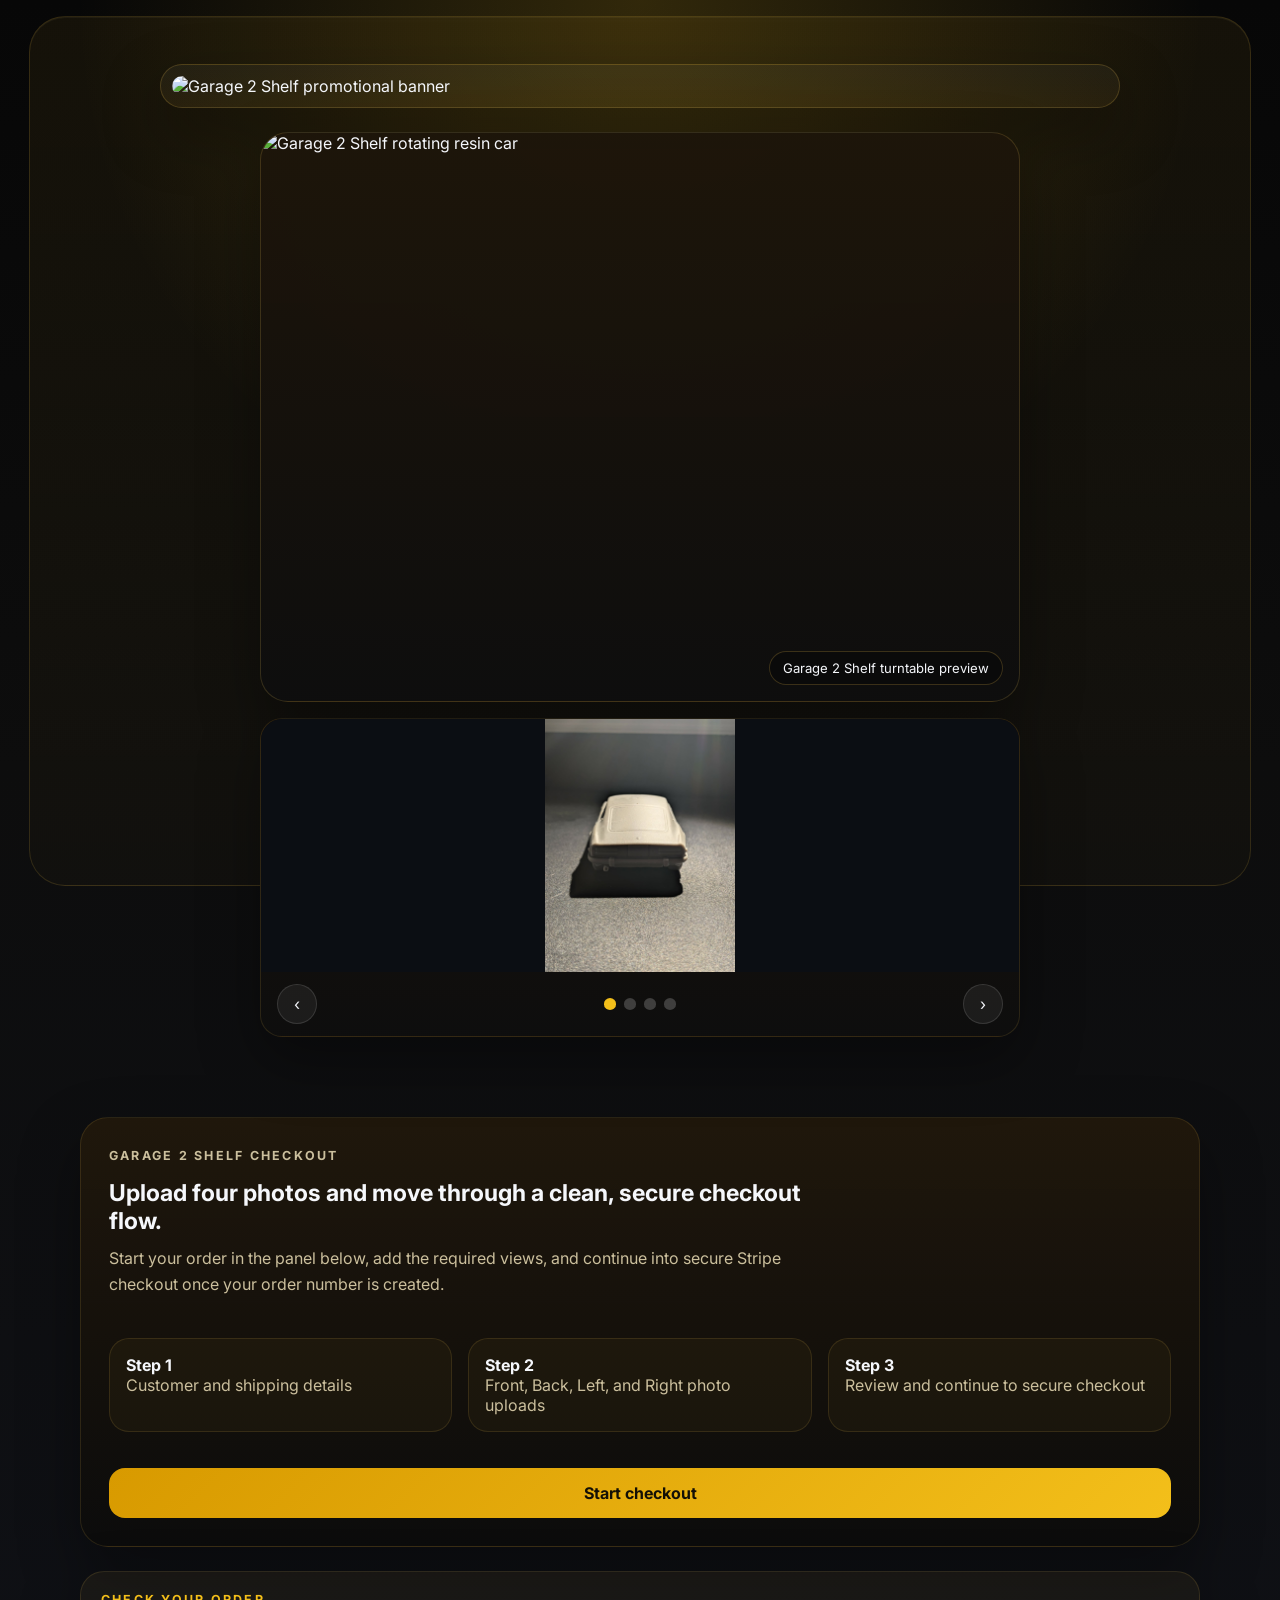
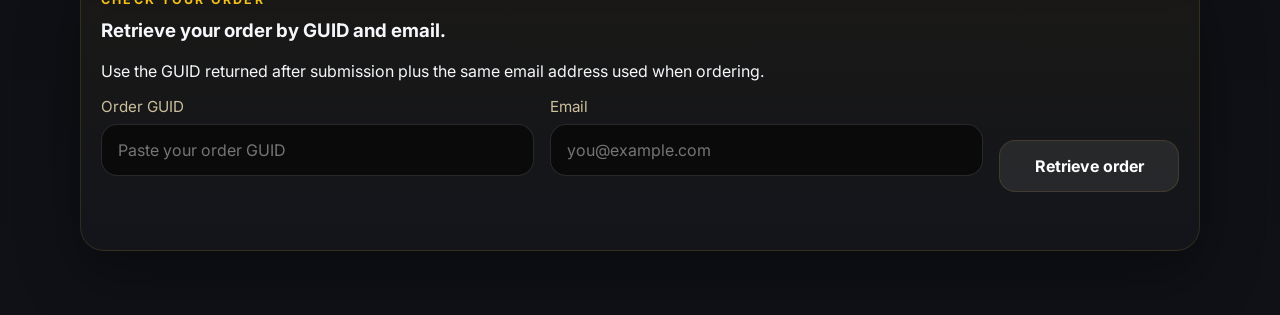
==== index.html @ 8926c13b "checking for changes" ====
<!DOCTYPE html>
<html lang="en">
<head>
    <meta charset="UTF-8" />
    <meta name="viewport" content="width=device-width, initial-scale=1.0" />
    <title>Garage 2 Shelf</title>
    <!-- Google tag (gtag.js) -->
    <script async src="https://www.googletagmanager.com/gtag/js?id=G-WFTYC9HSRS"></script>
    <script>
        window.dataLayer = window.dataLayer || [];
        function gtag() { dataLayer.push(arguments); }
        gtag('js', new Date());

        gtag('config', 'G-WFTYC9HSRS');
    </script>
    <link rel="preconnect" href="https://fonts.googleapis.com" />
    <link rel="preconnect" href="https://fonts.gstatic.com" crossorigin />
    <link href="https://fonts.googleapis.com/css2?family=Inter:wght@400;500;600;700;800&display=swap" rel="stylesheet" />
    <link rel="stylesheet" href="styles.css" />
</head>
<body>
    <header class="hero">
        <div class="hero__banner-frame">
            <img src="Images/Garage2ShelfBanner.png" alt="Garage 2 Shelf promotional banner" class="hero__banner" />
        </div>

        <div class="hero__media">
            <div class="hero__gif-frame">
                <img
                    src="Images/Garage2Shelf.gif"
                    alt="Garage 2 Shelf rotating resin car"
                    class="hero__gif"
                />
                <div class="hero__gif-badge">Garage 2 Shelf turntable preview</div>
            </div>

            <section class="mini-gallery" aria-label="Featured gallery">
                <div class="mini-gallery__viewport" data-carousel="featured">
                    <article class="mini-gallery__slide is-active">
                        <img src="Images/Back_Unpainted_Resin.jpg" alt="Back view unpainted resin car example" />
                    </article>
                    <article class="mini-gallery__slide">
                        <img src="Images/Back_Painted_Resin.jpg" alt="Back view painted resin car example" />
                    </article>
                    <article class="mini-gallery__slide">
                        <img src="Images/Full_Unpainted_Resin.jpg" alt="Full view unpainted resin car example" />
                    </article>
                    <article class="mini-gallery__slide">
                        <img src="Images/Full_Painted_Resin.jpg" alt="Full view painted resin car example" />
                    </article>
                </div>
                <div class="mini-gallery__controls">
                    <button type="button" class="gallery-btn" data-action="prev" data-target="featured" aria-label="Previous image">‹</button>
                    <div class="mini-gallery__dots" data-dots="featured"></div>
                    <button type="button" class="gallery-btn" data-action="next" data-target="featured" aria-label="Next image">›</button>
                </div>
            </section>
        </div>
    </header>

    <main>
        <section class="order-section" id="order">
            <div class="order-launch">
                <div class="order-launch__copy">
                    <p class="eyebrow">Garage 2 Shelf checkout</p>
                    <h3>Upload four photos and move through a clean, secure checkout flow.</h3>
                    <p>Start your order in the panel below, add the required views, and continue into secure Stripe checkout once your order number is created.</p>
                </div>
                <div class="order-launch__highlights">
                    <div>
                        <strong>Step 1</strong>
                        <span>Customer and shipping details</span>
                    </div>
                    <div>
                        <strong>Step 2</strong>
                        <span>Front, Back, Left, and Right photo uploads</span>
                    </div>
                    <div>
                        <strong>Step 3</strong>
                        <span>Review and continue to secure checkout</span>
                    </div>
                </div>
                <button type="button" class="primary-btn order-launch__button" id="openCheckoutButton">Start checkout</button>
            </div>

            <div class="checkout-modal" id="checkoutModal" hidden>
                <div class="checkout-modal__backdrop" data-close-checkout></div>
                <aside class="checkout-modal__panel" aria-labelledby="checkoutTitle" aria-modal="true" role="dialog">
                    <div class="checkout-modal__header">
                        <div>
                            <p class="eyebrow">Secure checkout</p>
                            <h3 id="checkoutTitle">Build your order in three quick steps.</h3>
                        </div>
                        <button type="button" class="checkout-modal__close" data-close-checkout aria-label="Close checkout">×</button>
                    </div>

                    <div class="checkout-steps" aria-label="Checkout progress">
                        <button type="button" class="checkout-step is-active" data-step-target="0">
                            <span>1</span>
                            <strong>Details</strong>
                        </button>
                        <button type="button" class="checkout-step" data-step-target="1">
                            <span>2</span>
                            <strong>Uploads</strong>
                        </button>
                        <button type="button" class="checkout-step" data-step-target="2">
                            <span>3</span>
                            <strong>Review</strong>
                        </button>
                    </div>

                    <form class="order-form order-form--modal" id="orderForm">
                        <div class="honeypot-field" aria-hidden="true">
                            <label>
                                <span>Company</span>
                                <input type="text" name="company" tabindex="-1" autocomplete="off" />
                            </label>
                        </div>

                        <section class="checkout-screen is-active" data-checkout-screen="0">
                            <div class="form-panel form-panel--details">
                                <h3>Your details</h3>
                                <div class="checkout-grid checkout-grid--details">
                                    <label>
                                        <span>First Name</span>
                                        <input type="text" name="firstName" placeholder="First name" required />
                                    </label>
                                    <label>
                                        <span>Last Name</span>
                                        <input type="text" name="lastName" placeholder="Last name" required />
                                    </label>
                                    <label>
                                        <span>Email</span>
                                        <input type="email" name="email" placeholder="you@example.com" required />
                                    </label>
                                    <label>
                                        <span>Phone Number <small>(optional)</small></span>
                                        <input type="tel" name="phone" placeholder="(555) 555-5555" />
                                    </label>
                                    <label class="checkout-grid__full">
                                        <span>Street Address</span>
                                        <input type="text" name="street1" placeholder="123 Main St" required />
                                    </label>
                                    <label class="checkout-grid__full">
                                        <span>Apt / Suite <small>(optional)</small></span>
                                        <input type="text" name="street2" placeholder="Apt, suite, unit, etc." />
                                    </label>
                                    <label>
                                        <span>City</span>
                                        <input type="text" name="city" placeholder="City" required />
                                    </label>
                                    <label>
                                        <span>State</span>
                                        <input type="text" name="state" placeholder="State" required />
                                    </label>
                                    <label>
                                        <span>Zip Code</span>
                                        <input type="text" name="zipCode" placeholder="Zip code" required />
                                    </label>
                                </div>

                                <fieldset class="finish-options">
                                    <legend>Select finish</legend>
                                    <label class="finish-card">
                                        <input type="radio" name="finish" value="50" checked />
                                        <span>
                                            <strong>Unpainted</strong>
                                            <small>$50</small>
                                        </span>
                                    </label>
                                    <label class="finish-card">
                                        <input type="radio" name="finish" value="100" />
                                        <span>
                                            <strong>Painted</strong>
                                            <small>$100</small>
                                        </span>
                                    </label>
                                </fieldset>

                                <div class="price-box">
                                    <span>Estimated price</span>
                                    <strong id="priceDisplay">$50</strong>
                                </div>
                            </div>
                        </section>

                        <section class="checkout-screen" data-checkout-screen="1">
                            <div class="form-panel form-panel--uploads">
                                <h3>Upload reference photos</h3>
                                <p class="checkout-screen__copy">Use the guide images below and upload Front, Back, Left, and Right views before continuing.</p>
                                <div class="upload-grid">
                                    <label class="upload-card upload-card--front" data-upload-label="Front">
                                        <input type="file" accept="image/*" data-preview-label="Front" data-field-name="front" required />
                                        <span class="upload-card__badge">Front</span>
                                        <span class="upload-card__hint">Tap to upload a straight-on front photo</span>
                                        <img class="upload-card__reference" src="Images/Ref_Photos/Front.jpg" alt="Front reference photo" />
                                        <img class="upload-card__preview" alt="Front preview" />
                                    </label>
                                    <label class="upload-card upload-card--back" data-upload-label="Back">
                                        <input type="file" accept="image/*" data-preview-label="Back" data-field-name="back" required />
                                        <span class="upload-card__badge">Back</span>
                                        <span class="upload-card__hint">Tap to upload a straight-on rear photo</span>
                                        <img class="upload-card__reference" src="Images/Ref_Photos/Back.jpg" alt="Back reference photo" />
                                        <img class="upload-card__preview" alt="Back preview" />
                                    </label>
                                    <label class="upload-card upload-card--left" data-upload-label="Left">
                                        <input type="file" accept="image/*" data-preview-label="Left" data-field-name="left" required />
                                        <span class="upload-card__badge">Left</span>
                                        <span class="upload-card__hint">Tap to upload the full left side profile</span>
                                        <img class="upload-card__reference" src="Images/Ref_Photos/Left.jpg" alt="Left reference photo" />
                                        <img class="upload-card__preview" alt="Left preview" />
                                    </label>
                                    <label class="upload-card upload-card--right" data-upload-label="Right">
                                        <input type="file" accept="image/*" data-preview-label="Right" data-field-name="right" required />
                                        <span class="upload-card__badge">Right</span>
                                        <span class="upload-card__hint">Tap to upload the full right side profile</span>
                                        <img class="upload-card__reference" src="Images/Ref_Photos/Right.jpg" alt="Right reference photo" />
                                        <img class="upload-card__preview" alt="Right preview" />
                                    </label>
                                </div>
                            </div>
                        </section>

                        <section class="checkout-screen" data-checkout-screen="2">
                            <div class="form-panel form-panel--review">
                                <h3>Review and payment</h3>
                                <p class="checkout-screen__copy">Review your finish selection and continue into secure Stripe checkout.</p>

                                <div class="payment-options">
                                    <label class="payment-card payment-card--primary">
                                        <input type="radio" name="paymentMethod" value="stripe" checked />
                                        <span>
                                            <strong>Stripe</strong>
                                            <small>Secure checkout through Cloudflare Worker</small>
                                        </span>
                                    </label>
                                </div>

                                <div class="review-card">
                                    <div>
                                        <span>Finish selected</span>
                                        <strong id="reviewFinish">Unpainted</strong>
                                    </div>
                                    <div>
                                        <span>Estimated total</span>
                                        <strong id="reviewPrice">$50</strong>
                                    </div>
                                </div>

                                <button type="submit" class="primary-btn">Proceed to secure checkout</button>
                                <div class="submit-progress" id="submitProgress" hidden>
                                    <div class="submit-progress__top">
                                        <span id="submitProgressLabel">Preparing your order...</span>
                                        <strong id="submitProgressPercent">0%</strong>
                                    </div>
                                    <div class="submit-progress__bar">
                                        <span id="submitProgressFill"></span>
                                    </div>
                                    <p class="submit-progress__note" id="submitProgressNote">We’ll confirm each stage as your order is prepared for secure checkout.</p>
                                </div>
                                <p class="form-status" id="submitStatus" aria-live="polite"></p>
                                <div class="order-result" id="orderResult" hidden>
                                    <span class="order-result__label">Your order GUID</span>
                                    <strong id="guidDisplay"></strong>
                                    <small>Save this GUID with your email to check order status later.</small>
                                </div>
                            </div>
                        </section>

                        <div class="checkout-actions">
                            <button type="button" class="secondary-btn" id="checkoutBackButton">Back</button>
                            <button type="button" class="primary-btn" id="checkoutNextButton">Next step</button>
                        </div>
                    </form>
                </aside>
            </div>

            <section class="lookup-panel">
                <div class="lookup-panel__copy">
                    <p class="eyebrow">Check your order</p>
                    <h3>Retrieve your order by GUID and email.</h3>
                    <p>Use the GUID returned after submission plus the same email address used when ordering.</p>
                </div>

                <form id="lookupForm" class="lookup-form">
                    <label>
                        <span>Order GUID</span>
                        <input type="text" name="guid" placeholder="Paste your order GUID" required />
                    </label>
                    <label>
                        <span>Email</span>
                        <input type="email" name="lookupEmail" placeholder="you@example.com" required />
                    </label>
                    <button type="submit" class="secondary-btn">Retrieve order</button>
                </form>

                <p class="form-status" id="lookupStatus" aria-live="polite"></p>
                <div class="lookup-result" id="lookupResult" hidden>
                    <div class="lookup-result__grid">
                        <div>
                            <span>Status</span>
                            <strong id="lookupOrderStatus"></strong>
                        </div>
                        <div>
                            <span>Finish</span>
                            <strong id="lookupFinish"></strong>
                        </div>
                        <div>
                            <span>Price</span>
                            <strong id="lookupPrice"></strong>
                        </div>
                        <div>
                            <span>Last Updated</span>
                            <strong id="lookupUpdated"></strong>
                        </div>
                    </div>
                    <div class="lookup-links">
                        <a id="trackingLink" href="#" target="_blank" rel="noreferrer" hidden>Open tracking</a>
                        <a id="shippingLabelLink" href="#" target="_blank" rel="noreferrer" hidden>Open shipping label</a>
                    </div>
                    <div class="tracking-qr" id="trackingQr" hidden>
                        <img id="trackingQrImage" alt="Tracking QR code" />
                    </div>
                </div>
            </section>
        </section>

        <section class="showcase-section" aria-label="Finished model showcase" hidden>
            <div class="section-heading">
                <p class="eyebrow">Recent builds</p>
                <h2>See the real car transform into resin.</h2>
            </div>

            <div class="showcase-fader" data-fader>
                <article class="showcase-card is-active">
                    <img src="https://images.unsplash.com/photo-1549399542-7e3f8b79c341?auto=format&fit=crop&w=1200&q=80" alt="Real car source image" />
                    <div class="showcase-card__caption">Real photo</div>
                </article>
                <article class="showcase-card">
                    <img src="https://images.unsplash.com/photo-1503736334956-4c8f8e92946d?auto=format&fit=crop&w=1200&q=80" alt="Resin print example" />
                    <div class="showcase-card__caption">Resin print</div>
                </article>
                <article class="showcase-card">
                    <img src="https://images.unsplash.com/photo-1553440569-bcc63803a83d?auto=format&fit=crop&w=1200&q=80" alt="Painted resin print example" />
                    <div class="showcase-card__caption">Painted finish</div>
                </article>
                <article class="showcase-card">
                    <img src="https://images.unsplash.com/photo-1502877338535-766e1452684a?auto=format&fit=crop&w=1200&q=80" alt="Second real car source image" />
                    <div class="showcase-card__caption">Next build: real photo</div>
                </article>
                <article class="showcase-card">
                    <img src="https://images.unsplash.com/photo-1493238792000-8113da705763?auto=format&fit=crop&w=1200&q=80" alt="Second resin print example" />
                    <div class="showcase-card__caption">Next build: resin print</div>
                </article>
                <article class="showcase-card">
                    <img src="https://images.unsplash.com/photo-1489824904134-891ab64532f1?auto=format&fit=crop&w=1200&q=80" alt="Second painted resin print example" />
                    <div class="showcase-card__caption">Next build: painted finish</div>
                </article>
            </div>
        </section>
    </main>

    <script src="config.js"></script>
    <script src="script.js"></script>
</body>
</html>
---- styles.css ----
:root {
    color-scheme: dark;
    --bg: #0f1117;
    --panel: #17130a;
    --panel-strong: #23190d;
    --text: #f5f7fb;
    --muted: #cbbf9d;
    --accent: #f3bf1a;
    --accent-strong: #d89a00;
    --line: rgba(255, 255, 255, 0.12);
    --shadow: 0 24px 60px rgba(0, 0, 0, 0.35);
}

* {
    box-sizing: border-box;
}

body {
    margin: 0;
    font-family: "Inter", sans-serif;
    background:
        radial-gradient(circle at top, rgba(243, 191, 26, 0.18), transparent 28%),
        linear-gradient(180deg, #070707, #0d0d0d 40%, var(--bg));
    color: var(--text);
    position: relative;
    min-height: 100vh;
}

body::before {
    content: "";
    position: fixed;
    top: 1rem;
    left: 50%;
    transform: translateX(-50%);
    width: min(1220px, calc(100% - 1.5rem));
    height: calc(100% - 2rem);
    border-radius: 36px;
    background: linear-gradient(180deg, rgba(255, 196, 46, 0.06), rgba(255, 196, 46, 0.02));
    border: 1px solid rgba(255, 204, 71, 0.14);
    box-shadow: inset 0 1px 0 rgba(255, 236, 173, 0.05);
    pointer-events: none;
    z-index: -1;
}

img {
    display: block;
    max-width: 100%;
}

button,
input {
    font: inherit;
}

.hero,
.order-section,
.showcase-section {
    width: min(1120px, calc(100% - 2rem));
    margin: 0 auto;
}

.hero {
    padding: 4rem 0 3rem;
    display: grid;
    gap: 1.5rem;
}

.hero__banner-frame {
    width: min(960px, 100%);
    margin: 0 auto;
    padding: 0.7rem;
    border-radius: 30px;
    border: 1px solid rgba(255, 206, 86, 0.18);
    background: linear-gradient(180deg, rgba(255, 255, 255, 0.04), rgba(255, 199, 70, 0.06));
    box-shadow: var(--shadow);
}

.hero__banner {
    width: 100%;
    border-radius: 22px;
}

.eyebrow {
    margin: 0 0 0.75rem;
    color: var(--accent);
    text-transform: uppercase;
    letter-spacing: 0.18em;
    font-size: 0.78rem;
    font-weight: 700;
}

h1,
h2,
h3,
p {
    margin-top: 0;
}

h1 {
    font-size: clamp(2.25rem, 5vw, 4.5rem);
    line-height: 1;
    margin-bottom: 1rem;
}

.hero__text,
.section-heading p {
    color: var(--muted);
    font-size: 1.05rem;
    line-height: 1.7;
}

.hero__media {
    width: min(760px, 100%);
    margin: 0 auto;
}

.hero__gif-frame {
    position: relative;
    border-radius: 28px;
    overflow: hidden;
    border: 1px solid rgba(255, 210, 95, 0.16);
    background: linear-gradient(180deg, rgba(29, 21, 10, 0.96), rgba(14, 14, 14, 0.98));
    box-shadow: var(--shadow);
    aspect-ratio: 4 / 3;
}

.hero__gif {
    width: 100%;
    height: 100%;
    object-fit: cover;
}

.hero__gif-badge {
    position: absolute;
    right: 1rem;
    bottom: 1rem;
    padding: 0.5rem 0.8rem;
    border-radius: 999px;
    background: rgba(10, 10, 10, 0.82);
    border: 1px solid rgba(255, 206, 86, 0.2);
    backdrop-filter: blur(8px);
    font-size: 0.82rem;
    color: var(--text);
}

.mini-gallery {
    margin-top: 1rem;
    border-radius: 22px;
    overflow: hidden;
    background: linear-gradient(180deg, rgba(25, 18, 10, 0.98), rgba(14, 14, 14, 0.98));
    border: 1px solid rgba(255, 206, 86, 0.12);
    box-shadow: var(--shadow);
}

.mini-gallery__viewport {
    position: relative;
    width: 100%;
    aspect-ratio: 3 / 1;
    touch-action: pan-y;
}

.mini-gallery__slide {
    position: absolute;
    inset: 0;
    opacity: 0;
    pointer-events: none;
    transition: opacity 300ms ease;
}

.mini-gallery__slide.is-active {
    opacity: 1;
    pointer-events: auto;
}

.mini-gallery__slide img {
    width: 100%;
    height: 100%;
    object-fit: contain;
    object-position: center;
    background: #0b0e13;
}

.mini-gallery__controls {
    display: flex;
    align-items: center;
    justify-content: space-between;
    gap: 1rem;
    padding: 0.75rem 1rem;
}

.gallery-btn {
    width: 2.5rem;
    height: 2.5rem;
    border-radius: 999px;
    border: 1px solid var(--line);
    background: rgba(255, 255, 255, 0.06);
    color: var(--text);
    cursor: pointer;
}

.mini-gallery__dots {
    display: flex;
    justify-content: center;
    gap: 0.5rem;
    flex: 1;
}

.mini-gallery__dots button {
    width: 0.7rem;
    height: 0.7rem;
    border-radius: 50%;
    border: 0;
    background: rgba(255, 255, 255, 0.2);
    cursor: pointer;
}

.mini-gallery__dots button.is-active {
    background: var(--accent);
}

.order-section,
.showcase-section {
    padding: 2rem 0 4rem;
}

.section-heading {
    text-align: center;
    max-width: 720px;
    margin: 0 auto 2rem;
}

.order-launch {
    display: grid;
    gap: 1.5rem;
    padding: 1.75rem;
    border-radius: 28px;
    border: 1px solid rgba(255, 206, 86, 0.12);
    background: linear-gradient(180deg, rgba(33, 24, 11, 0.92), rgba(12, 12, 12, 0.98));
    box-shadow: var(--shadow);
}

.order-launch__copy h3 {
    margin-bottom: 0.65rem;
    font-size: 1.45rem;
}

.order-launch__copy {
    max-width: 720px;
}

.order-launch__copy p,
.checkout-screen__copy,
.submit-progress__note {
    color: var(--muted);
    line-height: 1.65;
}

.order-launch__highlights {
    display: grid;
    grid-template-columns: repeat(3, minmax(0, 1fr));
    gap: 1rem;
}

.order-launch__highlights div {
    padding: 1rem;
    border-radius: 20px;
    border: 1px solid rgba(255, 206, 86, 0.12);
    background: rgba(255, 198, 59, 0.04);
}

.order-launch__highlights strong,
.checkout-step strong,
.review-card strong,
.payment-card strong {
    display: block;
}

.order-launch__highlights span,
.payment-card small,
.review-card span {
    color: var(--muted);
}

.order-launch__button {
    width: fit-content;
    min-width: 220px;
    margin: 0;
}

.checkout-modal {
    position: fixed;
    inset: 0;
    z-index: 1000;
}

.checkout-modal__backdrop {
    position: absolute;
    inset: 0;
    background: rgba(4, 6, 10, 0.72);
    backdrop-filter: blur(4px);
}

.checkout-modal__panel {
    position: absolute;
    top: 0;
    right: 0;
    width: min(640px, 100%);
    height: 100%;
    overflow-y: auto;
    padding: 1.5rem;
    background: linear-gradient(180deg, #17120b, #0d0d0d);
    border-left: 1px solid rgba(255, 206, 86, 0.12);
    box-shadow: -24px 0 60px rgba(0, 0, 0, 0.45);
}

.checkout-modal__header {
    display: flex;
    align-items: flex-start;
    justify-content: space-between;
    gap: 1rem;
    margin-bottom: 1.5rem;
}

.checkout-modal__close {
    width: 2.75rem;
    height: 2.75rem;
    border-radius: 999px;
    border: 1px solid var(--line);
    background: rgba(255, 255, 255, 0.06);
    color: var(--text);
    cursor: pointer;
    font-size: 1.4rem;
}

.checkout-modal[data-processing="true"] .checkout-modal__backdrop,
.checkout-modal[data-processing="true"] .checkout-modal__close {
    cursor: wait;
}

.checkout-steps {
    display: grid;
    grid-template-columns: repeat(3, minmax(0, 1fr));
    gap: 0.75rem;
    margin-bottom: 1.5rem;
}

.checkout-step {
    display: grid;
    gap: 0.35rem;
    justify-items: start;
    padding: 0.95rem 1rem;
    border-radius: 18px;
    border: 1px solid var(--line);
    background: rgba(255, 198, 59, 0.04);
    color: var(--muted);
    cursor: pointer;
}

.checkout-step span {
    display: inline-grid;
    place-items: center;
    width: 1.75rem;
    height: 1.75rem;
    border-radius: 50%;
    background: rgba(255, 198, 59, 0.1);
    color: var(--text);
    font-size: 0.85rem;
}

.checkout-step.is-active {
    border-color: rgba(255, 206, 86, 0.4);
    background: rgba(255, 198, 59, 0.14);
    color: var(--text);
}

.checkout-step:disabled,
.primary-btn:disabled,
.secondary-btn:disabled,
.checkout-modal__close:disabled {
    opacity: 0.55;
    cursor: not-allowed;
}

.order-form--modal {
    display: grid;
    gap: 1rem;
}

.checkout-screen {
    display: none;
}

.checkout-screen.is-active {
    display: block;
}

.checkout-grid {
    display: grid;
    grid-template-columns: repeat(2, minmax(0, 1fr));
    gap: 1rem;
}

.checkout-grid__full {
    grid-column: 1 / -1;
}

.checkout-actions {
    display: flex;
    justify-content: space-between;
    gap: 1rem;
    position: sticky;
    bottom: 0;
    padding-top: 1rem;
    background: linear-gradient(180deg, rgba(15, 17, 23, 0), rgba(15, 17, 23, 0.96) 30%);
}

.checkout-actions .primary-btn,
.checkout-actions .secondary-btn {
    margin: 0;
}

.payment-options {
    display: grid;
    gap: 1rem;
    margin: 1rem 0 1.25rem;
}

.payment-card {
    display: grid;
    grid-template-columns: auto 1fr;
    gap: 0.9rem;
    align-items: center;
    padding: 1rem;
    border-radius: 20px;
    border: 1px solid var(--line);
    background: rgba(255, 255, 255, 0.03);
}

.payment-card--primary {
    border-color: rgba(255, 206, 86, 0.35);
    background: rgba(255, 198, 59, 0.08);
}

.review-card {
    display: grid;
    grid-template-columns: repeat(2, minmax(0, 1fr));
    gap: 1rem;
    margin-bottom: 1.25rem;
    padding: 1rem;
    border-radius: 22px;
    border: 1px solid var(--line);
    background: rgba(255, 255, 255, 0.03);
}

.form-panels {
    display: grid;
    grid-template-columns: 0.95fr 1.05fr;
    gap: 1.25rem;
}

.form-panel {
    border-radius: 28px;
    background: linear-gradient(180deg, rgba(255, 214, 110, 0.05), rgba(255, 255, 255, 0.02));
    border: 1px solid rgba(255, 206, 86, 0.12);
    padding: 1.5rem;
    box-shadow: var(--shadow);
}

.form-panel h3 {
    margin-bottom: 1.25rem;
    font-size: 1.35rem;
}

.form-panel label,
.finish-options,
.lookup-form label {
    display: grid;
    gap: 0.5rem;
}

.form-panel label,
.lookup-form label {
    margin-bottom: 1rem;
}

.form-panel span,
.lookup-form span,
.lookup-result__grid span,
.order-result__label {
    color: var(--muted);
    font-size: 0.95rem;
}

.form-panel span small {
    color: var(--muted);
    font-size: 0.85em;
}

.honeypot-field {
    position: absolute;
    left: -9999px;
    width: 1px;
    height: 1px;
    overflow: hidden;
}

.form-panel input[type="email"],
.form-panel input[type="text"],
.lookup-form input[type="email"],
.lookup-form input[type="text"] {
    width: 100%;
    padding: 0.95rem 1rem;
    border-radius: 16px;
    border: 1px solid rgba(255, 255, 255, 0.12);
    background: rgba(8, 8, 8, 0.78);
    color: var(--text);
}

.finish-options {
    border: 0;
    padding: 0;
    margin: 1.5rem 0;
}

.finish-options legend {
    margin-bottom: 0.75rem;
    font-weight: 600;
}

.finish-card {
    grid-template-columns: auto 1fr;
    align-items: center;
    padding: 0.9rem 1rem;
    border-radius: 18px;
    border: 1px solid rgba(255, 206, 86, 0.12);
    background: rgba(255, 198, 59, 0.04);
}

.finish-card input {
    width: 1rem;
    height: 1rem;
}

.finish-card strong,
.finish-card small {
    display: block;
}

.finish-card small {
    margin-top: 0.2rem;
    color: var(--accent);
}

.finish-card small s {
    color: var(--muted);
    opacity: 0.8;
    margin-right: 0.35rem;
}

.price-box {
    display: flex;
    align-items: center;
    justify-content: space-between;
    padding: 1rem 1.1rem;
    border-radius: 18px;
    background: linear-gradient(135deg, rgba(255, 193, 46, 0.18), rgba(255, 255, 255, 0.05));
    border: 1px solid rgba(255, 206, 86, 0.2);
}

.price-box strong {
    font-size: 1.6rem;
}

.upload-grid {
    display: grid;
    grid-template-columns: repeat(2, minmax(0, 1fr));
    gap: 1rem;
}

.upload-card {
    position: relative;
    min-height: 220px;
    display: block;
    border-radius: 24px;
    overflow: hidden;
    border: 1px dashed rgba(255, 206, 86, 0.3);
    cursor: pointer;
    background: linear-gradient(180deg, rgba(255, 204, 71, 0.08), rgba(255, 255, 255, 0.03));
}

.upload-card input {
    position: absolute;
    inset: 0;
    opacity: 0;
    cursor: pointer;
}

.upload-card__preview {
    position: absolute;
    inset: 0;
    z-index: 1;
    width: 100%;
    height: 100%;
    object-fit: cover;
    opacity: 0;
    transition: opacity 220ms ease;
}

.upload-card__reference {
    position: absolute;
    inset: 0;
    width: 100%;
    height: 100%;
    object-fit: contain;
    object-position: center;
    background: #10141d;
    opacity: 0.72;
}

.upload-card.has-image .upload-card__preview {
    opacity: 1;
}

.upload-card__badge {
    position: absolute;
    top: 0.9rem;
    left: 0.9rem;
    z-index: 2;
    padding: 0.45rem 0.75rem;
    border-radius: 999px;
    background: rgba(8, 10, 16, 0.74);
    border: 1px solid rgba(255, 255, 255, 0.18);
    backdrop-filter: blur(8px);
    color: white;
    font-weight: 700;
    letter-spacing: 0.03em;
}

.upload-card__hint {
    position: absolute;
    left: 0.9rem;
    right: 0.9rem;
    bottom: 0.9rem;
    z-index: 2;
    padding: 0.75rem 0.85rem;
    border-radius: 16px;
    background: linear-gradient(180deg, rgba(8, 10, 16, 0.1), rgba(8, 10, 16, 0.82));
    color: rgba(255, 255, 255, 0.92);
    font-size: 0.88rem;
    line-height: 1.4;
}

.upload-card.has-image .upload-card__hint {
    background: linear-gradient(180deg, rgba(8, 10, 16, 0.16), rgba(8, 10, 16, 0.72));
}

.primary-btn,
.secondary-btn {
    width: 100%;
    margin-top: 0.75rem;
    padding: 0.95rem 1.1rem;
    border: 0;
    border-radius: 16px;
    color: white;
    font-weight: 700;
    cursor: pointer;
}

.primary-btn {
    background: linear-gradient(135deg, var(--accent-strong), var(--accent));
    color: #141006;
}

.secondary-btn {
    background: rgba(255, 255, 255, 0.08);
    border: 1px solid rgba(255, 206, 86, 0.12);
}

.form-status {
    min-height: 1.5rem;
    margin: 0.85rem 0 0;
    color: var(--muted);
}

.submit-progress {
    margin-top: 0.9rem;
    padding: 0.9rem 1rem;
    border-radius: 18px;
    border: 1px solid rgba(255, 206, 86, 0.18);
    background: linear-gradient(180deg, rgba(255, 199, 70, 0.08), rgba(255, 255, 255, 0.03));
}

.submit-progress__top {
    display: flex;
    align-items: center;
    justify-content: space-between;
    gap: 1rem;
    margin-bottom: 0.65rem;
    color: var(--muted);
}

.submit-progress__top strong {
    color: var(--text);
}

.submit-progress__note {
    margin: 0.75rem 0 0;
    font-size: 0.92rem;
}

.submit-progress__bar {
    width: 100%;
    height: 0.75rem;
    border-radius: 999px;
    overflow: hidden;
    background: rgba(255, 255, 255, 0.07);
}

.submit-progress__bar span {
    display: block;
    width: 0%;
    height: 100%;
    border-radius: 999px;
    background: linear-gradient(135deg, var(--accent-strong), var(--accent));
    transition: width 180ms ease;
}

.order-result,
.lookup-panel {
    margin-top: 1.5rem;
    padding: 1.25rem;
    border-radius: 24px;
    border: 1px solid rgba(255, 206, 86, 0.12);
    background: linear-gradient(180deg, rgba(255, 199, 70, 0.05), rgba(255, 255, 255, 0.02));
    box-shadow: var(--shadow);
}

.order-result strong {
    display: block;
    margin: 0.35rem 0;
    font-size: 1.25rem;
}

.order-result small {
    color: var(--muted);
}

.lookup-panel__copy {
    margin-bottom: 1rem;
}

.lookup-form {
    display: grid;
    grid-template-columns: 1fr 1fr auto;
    gap: 1rem;
    align-items: end;
}

.lookup-form .secondary-btn {
    width: auto;
    min-width: 180px;
    margin-top: 0;
}

.lookup-result {
    margin-top: 1rem;
    padding-top: 1rem;
    border-top: 1px solid var(--line);
}

.lookup-result__grid {
    display: grid;
    grid-template-columns: repeat(4, minmax(0, 1fr));
    gap: 1rem;
}

.lookup-result__grid strong {
    display: block;
    margin-top: 0.3rem;
}

.lookup-links {
    display: flex;
    flex-wrap: wrap;
    gap: 1rem;
    margin-top: 1rem;
}

.lookup-links a {
    color: var(--accent);
    text-decoration: none;
}

.tracking-qr {
    margin-top: 1rem;
}

.tracking-qr img {
    width: 160px;
    height: 160px;
    padding: 0.6rem;
    border-radius: 18px;
    background: white;
}

.showcase-fader {
    position: relative;
    min-height: 520px;
    border-radius: 30px;
    overflow: hidden;
    border: 1px solid rgba(255, 206, 86, 0.12);
    box-shadow: var(--shadow);
}

.showcase-card {
    position: absolute;
    inset: 0;
    opacity: 0;
    transition: opacity 900ms ease;
}

.showcase-card.is-active {
    opacity: 1;
}

.showcase-card img {
    width: 100%;
    height: 100%;
    object-fit: cover;
}

.showcase-card__caption {
    position: absolute;
    left: 1rem;
    bottom: 1rem;
    padding: 0.8rem 1rem;
    border-radius: 999px;
    background: rgba(15, 17, 23, 0.7);
    backdrop-filter: blur(8px);
}

@media (max-width: 820px) {
    .order-launch__highlights,
    .checkout-grid,
    .form-panels {
        grid-template-columns: 1fr;
    }

    .lookup-form,
    .lookup-result__grid {
        grid-template-columns: 1fr;
    }

    .lookup-form .secondary-btn {
        width: 100%;
    }

    .upload-grid {
        grid-template-columns: 1fr;
    }

    .review-card,
    .checkout-steps {
        grid-template-columns: 1fr;
    }
}

@media (max-width: 640px) {
    body::before {
        top: 0.6rem;
        width: calc(100% - 0.75rem);
        height: calc(100% - 1.2rem);
        border-radius: 24px;
    }

    .hero {
        padding-top: 2.5rem;
    }

    .mini-gallery__controls {
        padding: 0.75rem;
    }

    .showcase-fader {
        min-height: 360px;
    }

    .checkout-modal__panel {
        padding: 1rem;
    }

    .checkout-actions {
        flex-direction: column;
    }
}
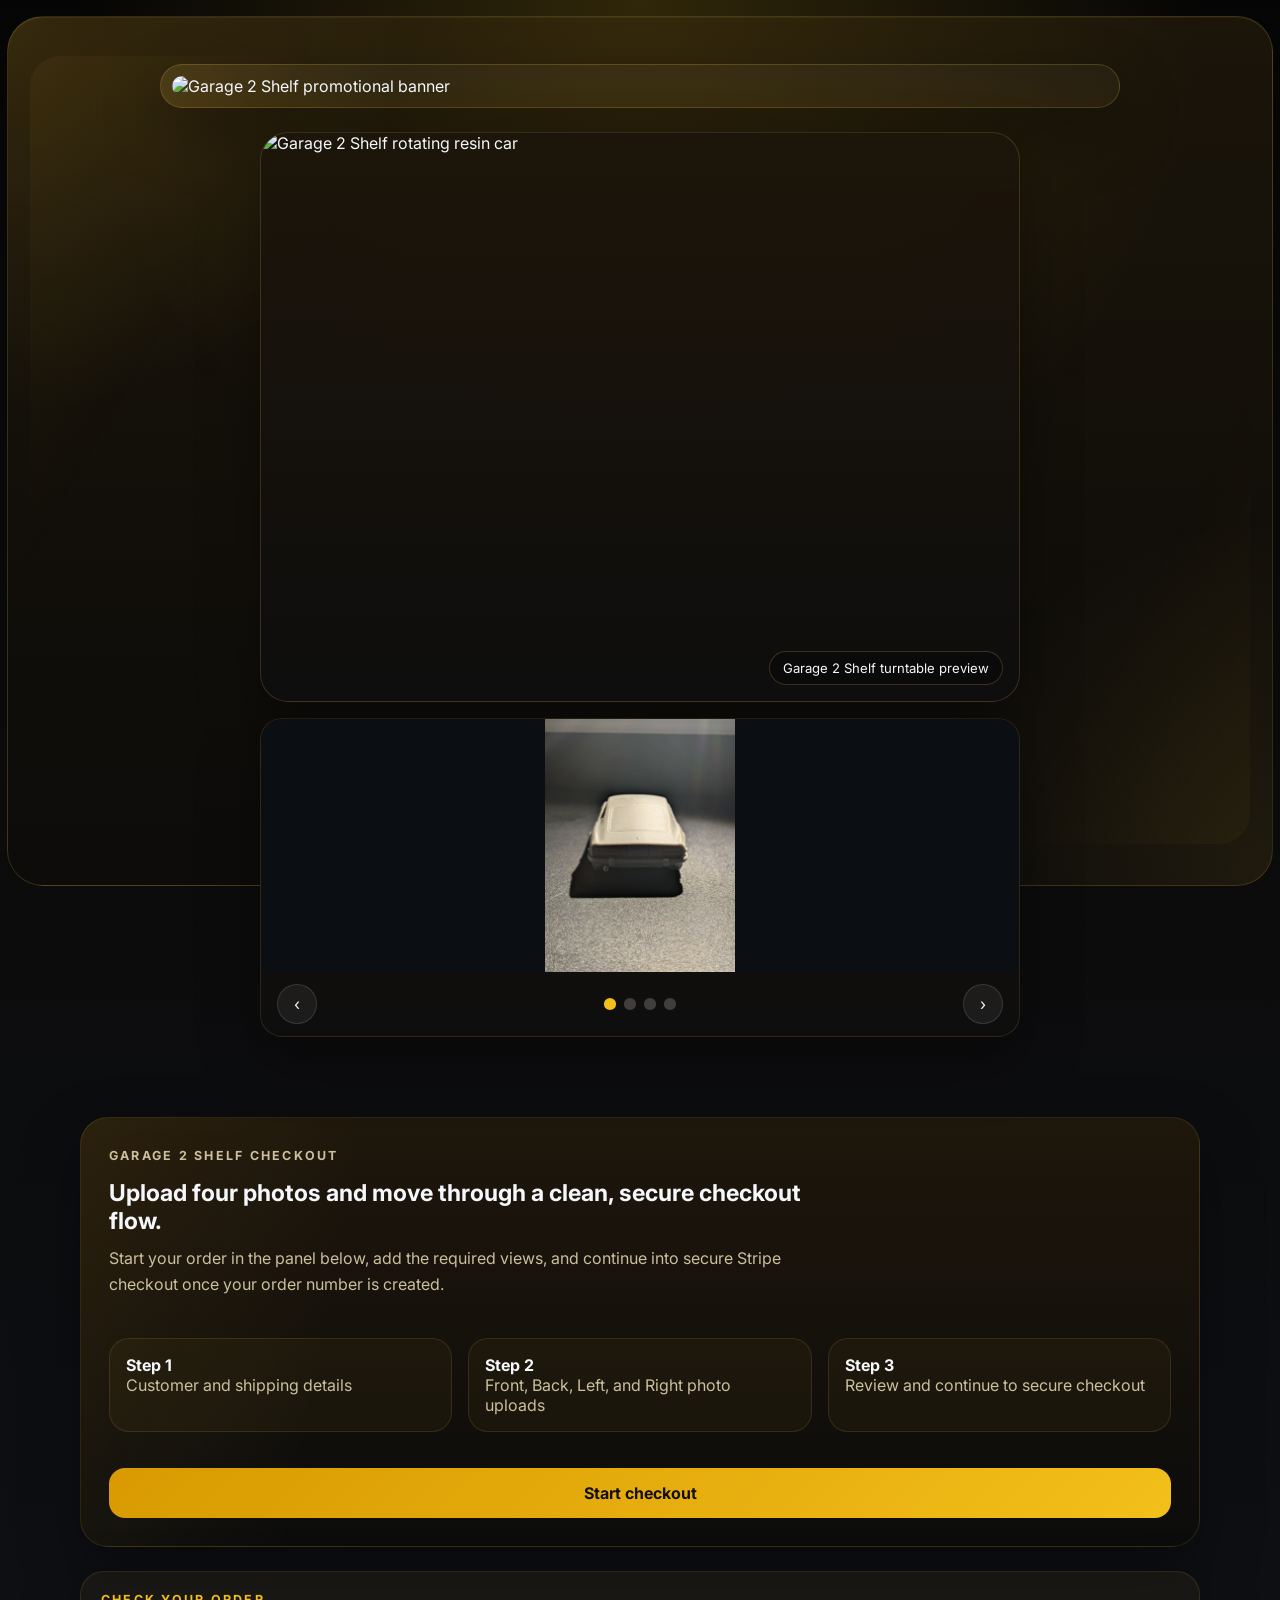
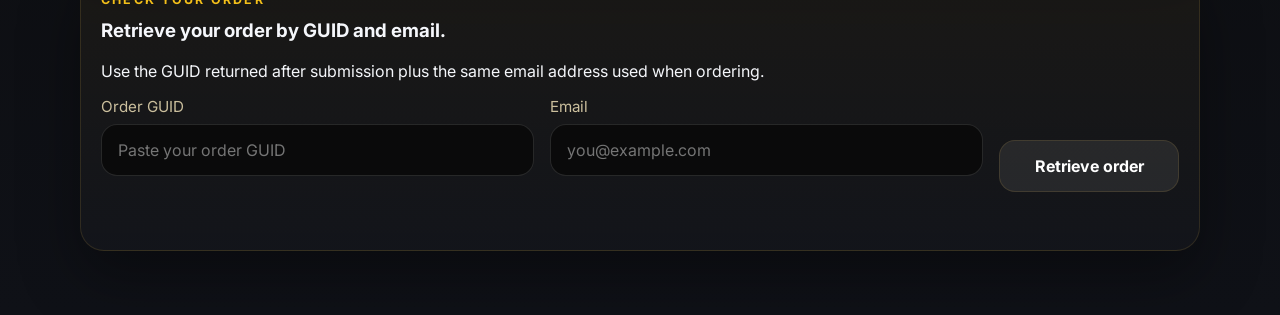
==== commit 6992cba5: "update" ====
--- a/index.html
+++ b/index.html
@@ -188,9 +188,23 @@
                             <div class="form-panel form-panel--uploads">
                                 <h3>Upload reference photos</h3>
                                 <p class="checkout-screen__copy">Use the guide images below and upload Front, Back, Left, and Right views before continuing.</p>
+                                <div class="upload-progress-panel" aria-live="polite">
+                                    <div>
+                                        <span class="upload-progress-panel__label">Photo checklist</span>
+                                        <strong id="uploadProgressCount">0 of 4 uploaded</strong>
+                                        <p>Required views: Front, Back, Left, and Right.</p>
+                                    </div>
+                                    <div class="upload-progress-track" id="uploadProgressTrack">
+                                        <span class="upload-progress-pill" data-upload-pill="front"><span>1</span>Front</span>
+                                        <span class="upload-progress-pill" data-upload-pill="back"><span>2</span>Back</span>
+                                        <span class="upload-progress-pill" data-upload-pill="left"><span>3</span>Left</span>
+                                        <span class="upload-progress-pill" data-upload-pill="right"><span>4</span>Right</span>
+                                    </div>
+                                </div>
                                 <div class="upload-grid">
                                     <label class="upload-card upload-card--front" data-upload-label="Front">
                                         <input type="file" accept="image/*" data-preview-label="Front" data-field-name="front" required />
+                                        <span class="upload-card__number">1</span>
                                         <span class="upload-card__badge">Front</span>
                                         <span class="upload-card__hint">Tap to upload a straight-on front photo</span>
                                         <img class="upload-card__reference" src="Images/Ref_Photos/Front.jpg" alt="Front reference photo" />
@@ -198,6 +212,7 @@
                                     </label>
                                     <label class="upload-card upload-card--back" data-upload-label="Back">
                                         <input type="file" accept="image/*" data-preview-label="Back" data-field-name="back" required />
+                                        <span class="upload-card__number">2</span>
                                         <span class="upload-card__badge">Back</span>
                                         <span class="upload-card__hint">Tap to upload a straight-on rear photo</span>
                                         <img class="upload-card__reference" src="Images/Ref_Photos/Back.jpg" alt="Back reference photo" />
@@ -205,6 +220,7 @@
                                     </label>
                                     <label class="upload-card upload-card--left" data-upload-label="Left">
                                         <input type="file" accept="image/*" data-preview-label="Left" data-field-name="left" required />
+                                        <span class="upload-card__number">3</span>
                                         <span class="upload-card__badge">Left</span>
                                         <span class="upload-card__hint">Tap to upload the full left side profile</span>
                                         <img class="upload-card__reference" src="Images/Ref_Photos/Left.jpg" alt="Left reference photo" />
@@ -212,6 +228,7 @@
                                     </label>
                                     <label class="upload-card upload-card--right" data-upload-label="Right">
                                         <input type="file" accept="image/*" data-preview-label="Right" data-field-name="right" required />
+                                        <span class="upload-card__number">4</span>
                                         <span class="upload-card__badge">Right</span>
                                         <span class="upload-card__hint">Tap to upload the full right side profile</span>
                                         <img class="upload-card__reference" src="Images/Ref_Photos/Right.jpg" alt="Right reference photo" />
--- a/styles.css
+++ b/styles.css
@@ -20,7 +20,7 @@
     font-family: "Inter", sans-serif;
     background:
         radial-gradient(circle at top, rgba(243, 191, 26, 0.18), transparent 28%),
-        linear-gradient(180deg, #070707, #0d0d0d 40%, var(--bg));
+        linear-gradient(180deg, #050505, #0b0b0b 42%, var(--bg));
     color: var(--text);
     position: relative;
     min-height: 100vh;
@@ -32,12 +32,31 @@
     top: 1rem;
     left: 50%;
     transform: translateX(-50%);
-    width: min(1220px, calc(100% - 1.5rem));
+    width: min(1280px, calc(100% - 1rem));
     height: calc(100% - 2rem);
     border-radius: 36px;
-    background: linear-gradient(180deg, rgba(255, 196, 46, 0.06), rgba(255, 196, 46, 0.02));
-    border: 1px solid rgba(255, 204, 71, 0.14);
-    box-shadow: inset 0 1px 0 rgba(255, 236, 173, 0.05);
+    background:
+        radial-gradient(circle at top left, rgba(255, 194, 45, 0.12), transparent 26%),
+        radial-gradient(circle at bottom right, rgba(255, 194, 45, 0.08), transparent 24%),
+        linear-gradient(180deg, rgba(63, 47, 18, 0.38), rgba(20, 16, 10, 0.18));
+    border: 1px solid rgba(255, 204, 71, 0.16);
+    box-shadow: inset 0 1px 0 rgba(255, 236, 173, 0.06);
+    pointer-events: none;
+    z-index: -1;
+}
+
+body::after {
+    content: "";
+    position: fixed;
+    top: 3.5rem;
+    left: 50%;
+    transform: translateX(-50%);
+    width: min(1220px, calc(100% - 2rem));
+    height: calc(100% - 7rem);
+    border-radius: 30px;
+    background:
+        linear-gradient(120deg, rgba(255, 196, 46, 0.05), transparent 18%),
+        linear-gradient(300deg, rgba(255, 196, 46, 0.04), transparent 16%);
     pointer-events: none;
     z-index: -1;
 }
@@ -71,7 +90,9 @@
     padding: 0.7rem;
     border-radius: 30px;
     border: 1px solid rgba(255, 206, 86, 0.18);
-    background: linear-gradient(180deg, rgba(255, 255, 255, 0.04), rgba(255, 199, 70, 0.06));
+    background:
+        linear-gradient(100deg, rgba(255, 196, 46, 0.08), transparent 24%),
+        linear-gradient(180deg, rgba(255, 255, 255, 0.04), rgba(255, 199, 70, 0.06));
     box-shadow: var(--shadow);
 }
 
@@ -235,7 +256,9 @@
     padding: 1.75rem;
     border-radius: 28px;
     border: 1px solid rgba(255, 206, 86, 0.12);
-    background: linear-gradient(180deg, rgba(33, 24, 11, 0.92), rgba(12, 12, 12, 0.98));
+    background:
+        linear-gradient(100deg, rgba(255, 196, 46, 0.06), transparent 24%),
+        linear-gradient(180deg, rgba(33, 24, 11, 0.92), rgba(12, 12, 12, 0.98));
     box-shadow: var(--shadow);
 }
 
@@ -308,7 +331,9 @@
     height: 100%;
     overflow-y: auto;
     padding: 1.5rem;
-    background: linear-gradient(180deg, #17120b, #0d0d0d);
+    background:
+        linear-gradient(140deg, rgba(255, 196, 46, 0.05), transparent 20%),
+        linear-gradient(180deg, #17120b, #0d0d0d);
     border-left: 1px solid rgba(255, 206, 86, 0.12);
     box-shadow: -24px 0 60px rgba(0, 0, 0, 0.45);
 }
@@ -577,6 +602,77 @@
     gap: 1rem;
 }
 
+.upload-progress-panel {
+    display: grid;
+    gap: 1rem;
+    margin-bottom: 1rem;
+    padding: 1rem 1.1rem;
+    border-radius: 22px;
+    border: 1px solid rgba(255, 206, 86, 0.18);
+    background:
+        linear-gradient(100deg, rgba(255, 196, 46, 0.08), transparent 24%),
+        linear-gradient(180deg, rgba(29, 22, 11, 0.92), rgba(14, 14, 14, 0.96));
+}
+
+.upload-progress-panel__label {
+    display: block;
+    margin-bottom: 0.35rem;
+    color: var(--accent);
+    text-transform: uppercase;
+    letter-spacing: 0.14em;
+    font-size: 0.76rem;
+    font-weight: 700;
+}
+
+.upload-progress-panel p {
+    margin: 0.35rem 0 0;
+    color: var(--muted);
+    font-size: 0.92rem;
+}
+
+.upload-progress-track {
+    display: grid;
+    grid-template-columns: repeat(4, minmax(0, 1fr));
+    gap: 0.75rem;
+}
+
+.upload-progress-pill {
+    display: inline-flex;
+    align-items: center;
+    gap: 0.55rem;
+    min-width: 0;
+    padding: 0.7rem 0.8rem;
+    border-radius: 999px;
+    border: 1px solid rgba(255, 206, 86, 0.12);
+    background: rgba(255, 255, 255, 0.03);
+    color: var(--muted);
+    font-size: 0.9rem;
+    font-weight: 600;
+}
+
+.upload-progress-pill span {
+    display: inline-grid;
+    place-items: center;
+    width: 1.5rem;
+    height: 1.5rem;
+    flex: 0 0 1.5rem;
+    border-radius: 50%;
+    background: rgba(255, 196, 46, 0.12);
+    color: var(--text);
+    font-size: 0.8rem;
+}
+
+.upload-progress-pill.is-complete {
+    border-color: rgba(255, 206, 86, 0.38);
+    background: rgba(255, 196, 46, 0.14);
+    color: var(--text);
+}
+
+.upload-progress-pill.is-complete span {
+    background: linear-gradient(135deg, var(--accent-strong), var(--accent));
+    color: #141006;
+}
+
 .upload-card {
     position: relative;
     min-height: 220px;
@@ -588,6 +684,22 @@
     background: linear-gradient(180deg, rgba(255, 204, 71, 0.08), rgba(255, 255, 255, 0.03));
 }
 
+.upload-card__number {
+    position: absolute;
+    top: 0.9rem;
+    right: 0.9rem;
+    z-index: 2;
+    display: inline-grid;
+    place-items: center;
+    width: 2rem;
+    height: 2rem;
+    border-radius: 50%;
+    border: 1px solid rgba(255, 206, 86, 0.24);
+    background: rgba(8, 10, 16, 0.82);
+    color: var(--accent);
+    font-weight: 800;
+}
+
 .upload-card input {
     position: absolute;
     inset: 0;
@@ -619,6 +731,17 @@
 
 .upload-card.has-image .upload-card__preview {
     opacity: 1;
+}
+
+.upload-card.has-image {
+    border-style: solid;
+    border-color: rgba(255, 206, 86, 0.42);
+    box-shadow: 0 16px 32px rgba(0, 0, 0, 0.28);
+}
+
+.upload-card.has-image .upload-card__number {
+    background: linear-gradient(135deg, var(--accent-strong), var(--accent));
+    color: #141006;
 }
 
 .upload-card__badge {
@@ -859,6 +982,10 @@
         grid-template-columns: 1fr;
     }
 
+    .upload-progress-track {
+        grid-template-columns: repeat(2, minmax(0, 1fr));
+    }
+
     .review-card,
     .checkout-steps {
         grid-template-columns: 1fr;
@@ -873,6 +1000,13 @@
         border-radius: 24px;
     }
 
+    body::after {
+        top: 1.8rem;
+        width: calc(100% - 1.2rem);
+        height: calc(100% - 3.6rem);
+        border-radius: 22px;
+    }
+
     .hero {
         padding-top: 2.5rem;
     }
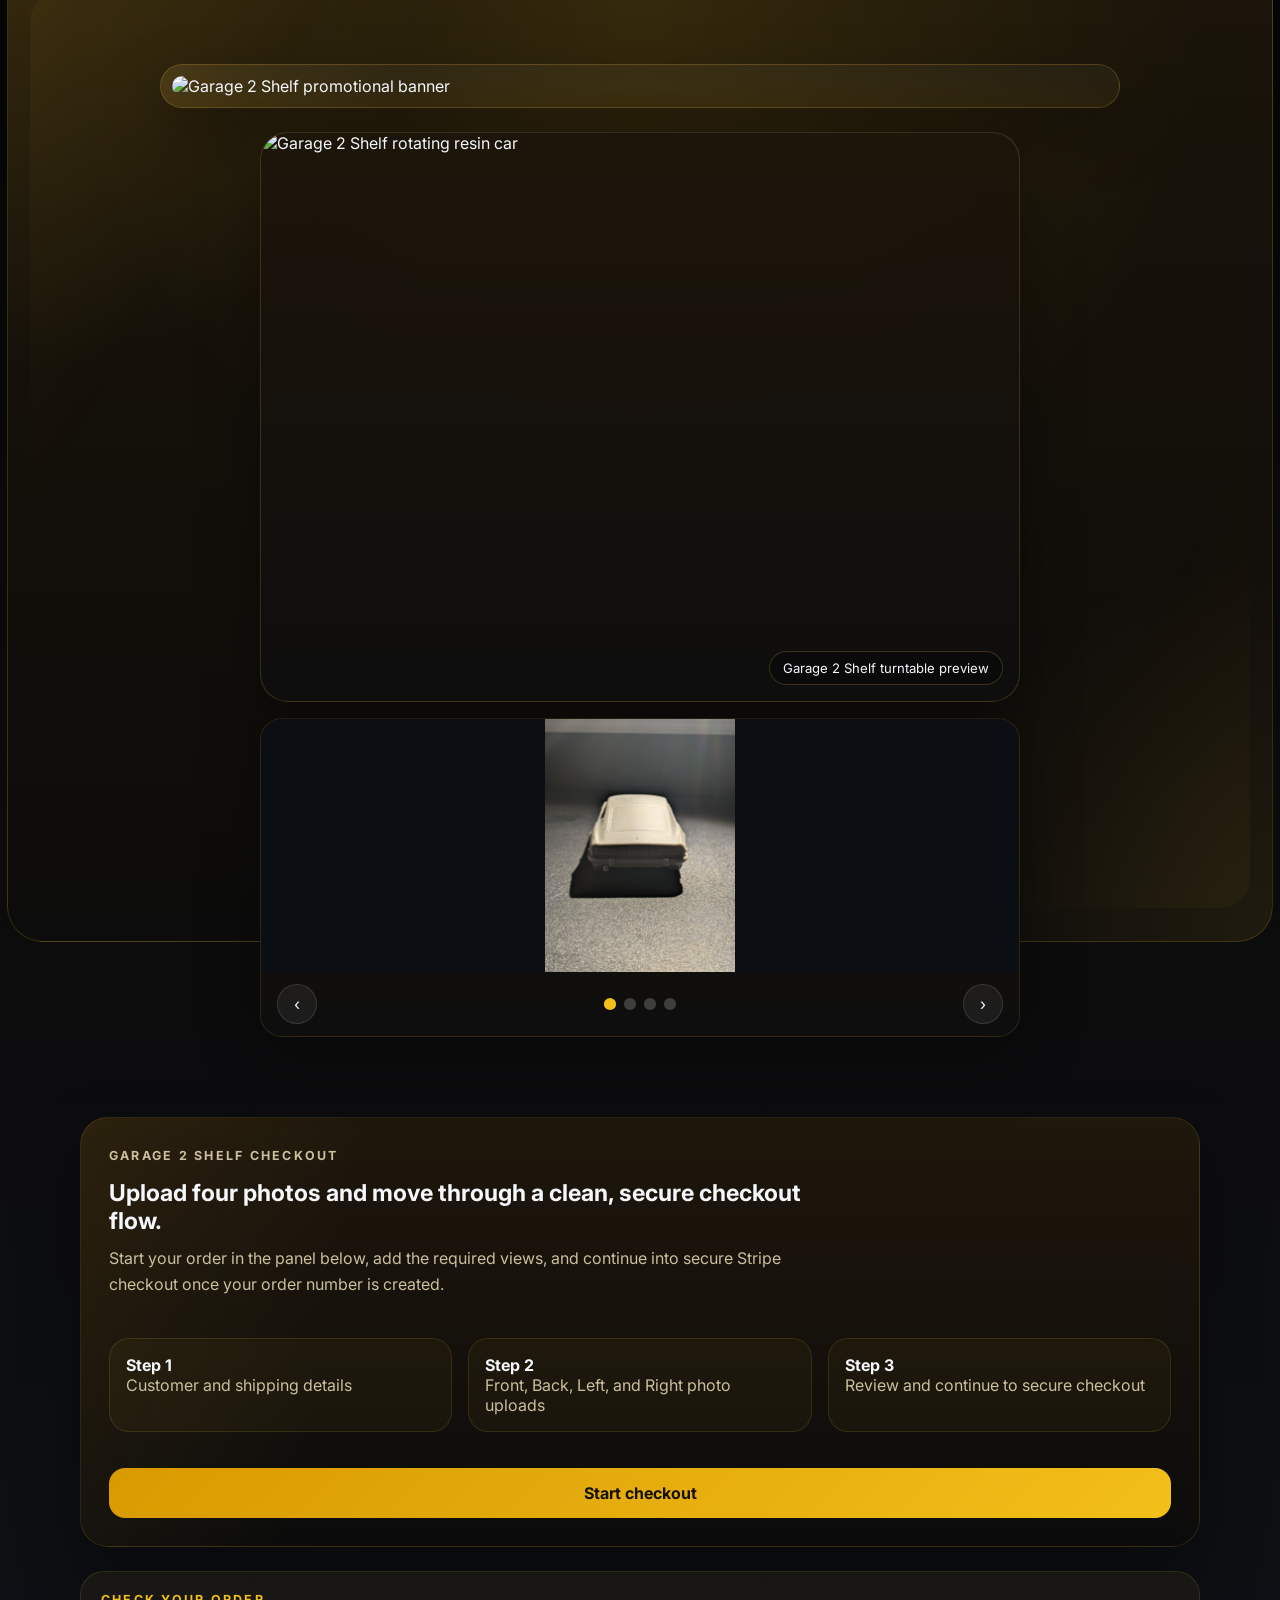
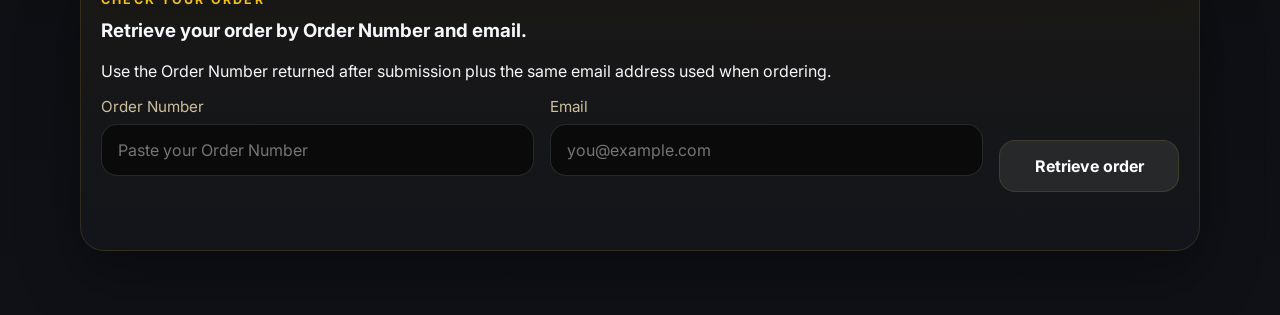
==== commit 12df733f: "puuuuusssssh" ====
--- a/index.html
+++ b/index.html
@@ -277,9 +277,9 @@
                                 </div>
                                 <p class="form-status" id="submitStatus" aria-live="polite"></p>
                                 <div class="order-result" id="orderResult" hidden>
-                                    <span class="order-result__label">Your order GUID</span>
+                                    <span class="order-result__label">Your Order Number</span>
                                     <strong id="guidDisplay"></strong>
-                                    <small>Save this GUID with your email to check order status later.</small>
+                                    <small>Save this Order Number with your email to check order status later.</small>
                                 </div>
                             </div>
                         </section>
@@ -295,14 +295,14 @@
             <section class="lookup-panel">
                 <div class="lookup-panel__copy">
                     <p class="eyebrow">Check your order</p>
-                    <h3>Retrieve your order by GUID and email.</h3>
-                    <p>Use the GUID returned after submission plus the same email address used when ordering.</p>
+                    <h3>Retrieve your order by Order Number and email.</h3>
+                    <p>Use the Order Number returned after submission plus the same email address used when ordering.</p>
                 </div>
 
                 <form id="lookupForm" class="lookup-form">
                     <label>
-                        <span>Order GUID</span>
-                        <input type="text" name="guid" placeholder="Paste your order GUID" required />
+                        <span>Order Number</span>
+                        <input type="text" name="guid" placeholder="Paste your Order Number" required />
                     </label>
                     <label>
                         <span>Email</span>
--- a/styles.css
+++ b/styles.css
@@ -29,11 +29,11 @@
 body::before {
     content: "";
     position: fixed;
-    top: 1rem;
+    top: -2.5rem;
     left: 50%;
     transform: translateX(-50%);
     width: min(1280px, calc(100% - 1rem));
-    height: calc(100% - 2rem);
+    height: calc(100% + 5rem);
     border-radius: 36px;
     background:
         radial-gradient(circle at top left, rgba(255, 194, 45, 0.12), transparent 26%),
@@ -48,11 +48,11 @@
 body::after {
     content: "";
     position: fixed;
-    top: 3.5rem;
+    top: -0.5rem;
     left: 50%;
     transform: translateX(-50%);
     width: min(1220px, calc(100% - 2rem));
-    height: calc(100% - 7rem);
+    height: calc(100% + 1rem);
     border-radius: 30px;
     background:
         linear-gradient(120deg, rgba(255, 196, 46, 0.05), transparent 18%),
@@ -994,16 +994,16 @@
 
 @media (max-width: 640px) {
     body::before {
-        top: 0.6rem;
+        top: -1.5rem;
         width: calc(100% - 0.75rem);
-        height: calc(100% - 1.2rem);
+        height: calc(100% + 3rem);
         border-radius: 24px;
     }
 
     body::after {
-        top: 1.8rem;
+        top: -0.2rem;
         width: calc(100% - 1.2rem);
-        height: calc(100% - 3.6rem);
+        height: calc(100% + 0.4rem);
         border-radius: 22px;
     }
 
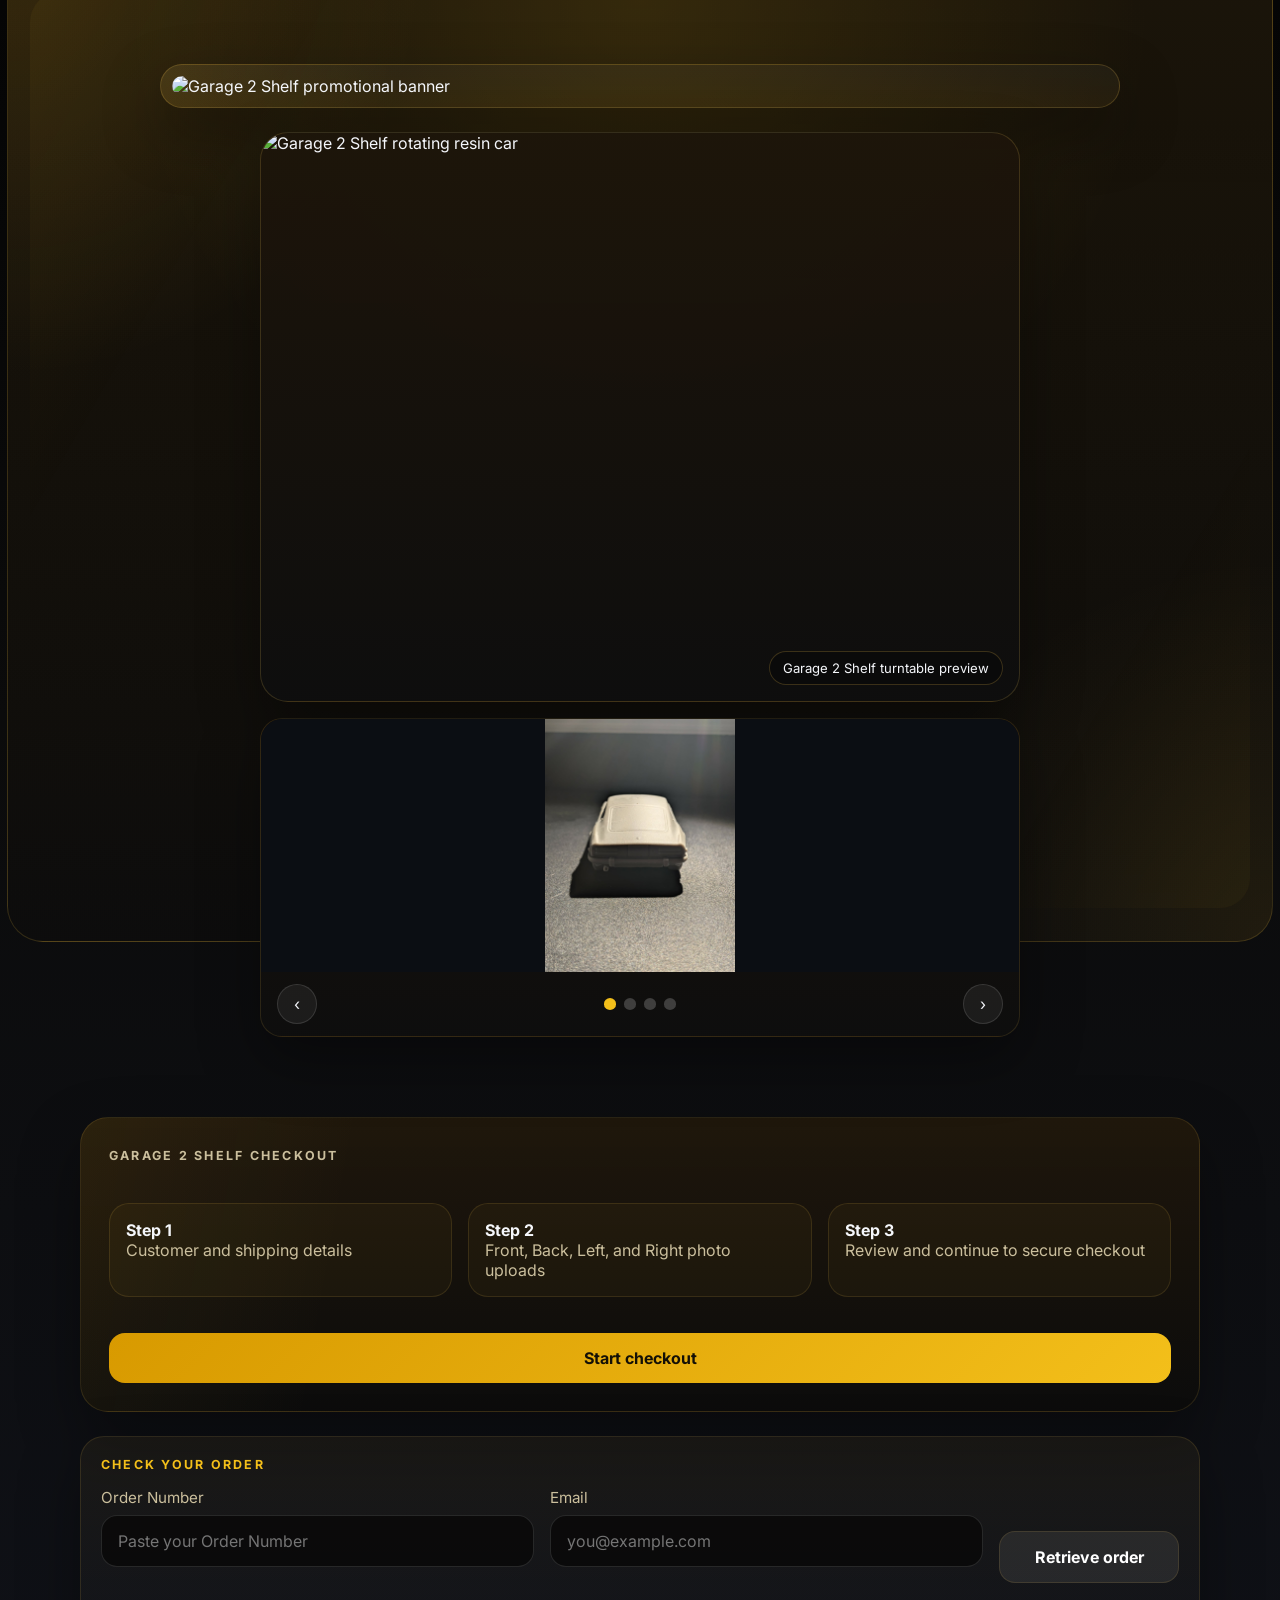
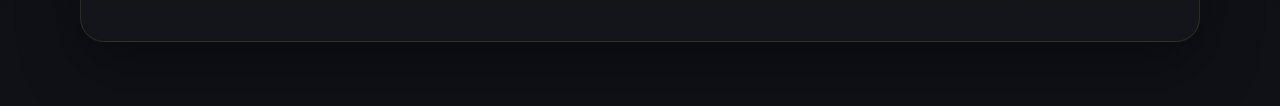
==== commit 37d7cc0b: "fixed bugs" ====
--- a/index.html
+++ b/index.html
@@ -63,8 +63,6 @@
             <div class="order-launch">
                 <div class="order-launch__copy">
                     <p class="eyebrow">Garage 2 Shelf checkout</p>
-                    <h3>Upload four photos and move through a clean, secure checkout flow.</h3>
-                    <p>Start your order in the panel below, add the required views, and continue into secure Stripe checkout once your order number is created.</p>
                 </div>
                 <div class="order-launch__highlights">
                     <div>
@@ -295,8 +293,7 @@
             <section class="lookup-panel">
                 <div class="lookup-panel__copy">
                     <p class="eyebrow">Check your order</p>
-                    <h3>Retrieve your order by Order Number and email.</h3>
-                    <p>Use the Order Number returned after submission plus the same email address used when ordering.</p>
+      
                 </div>
 
                 <form id="lookupForm" class="lookup-form">
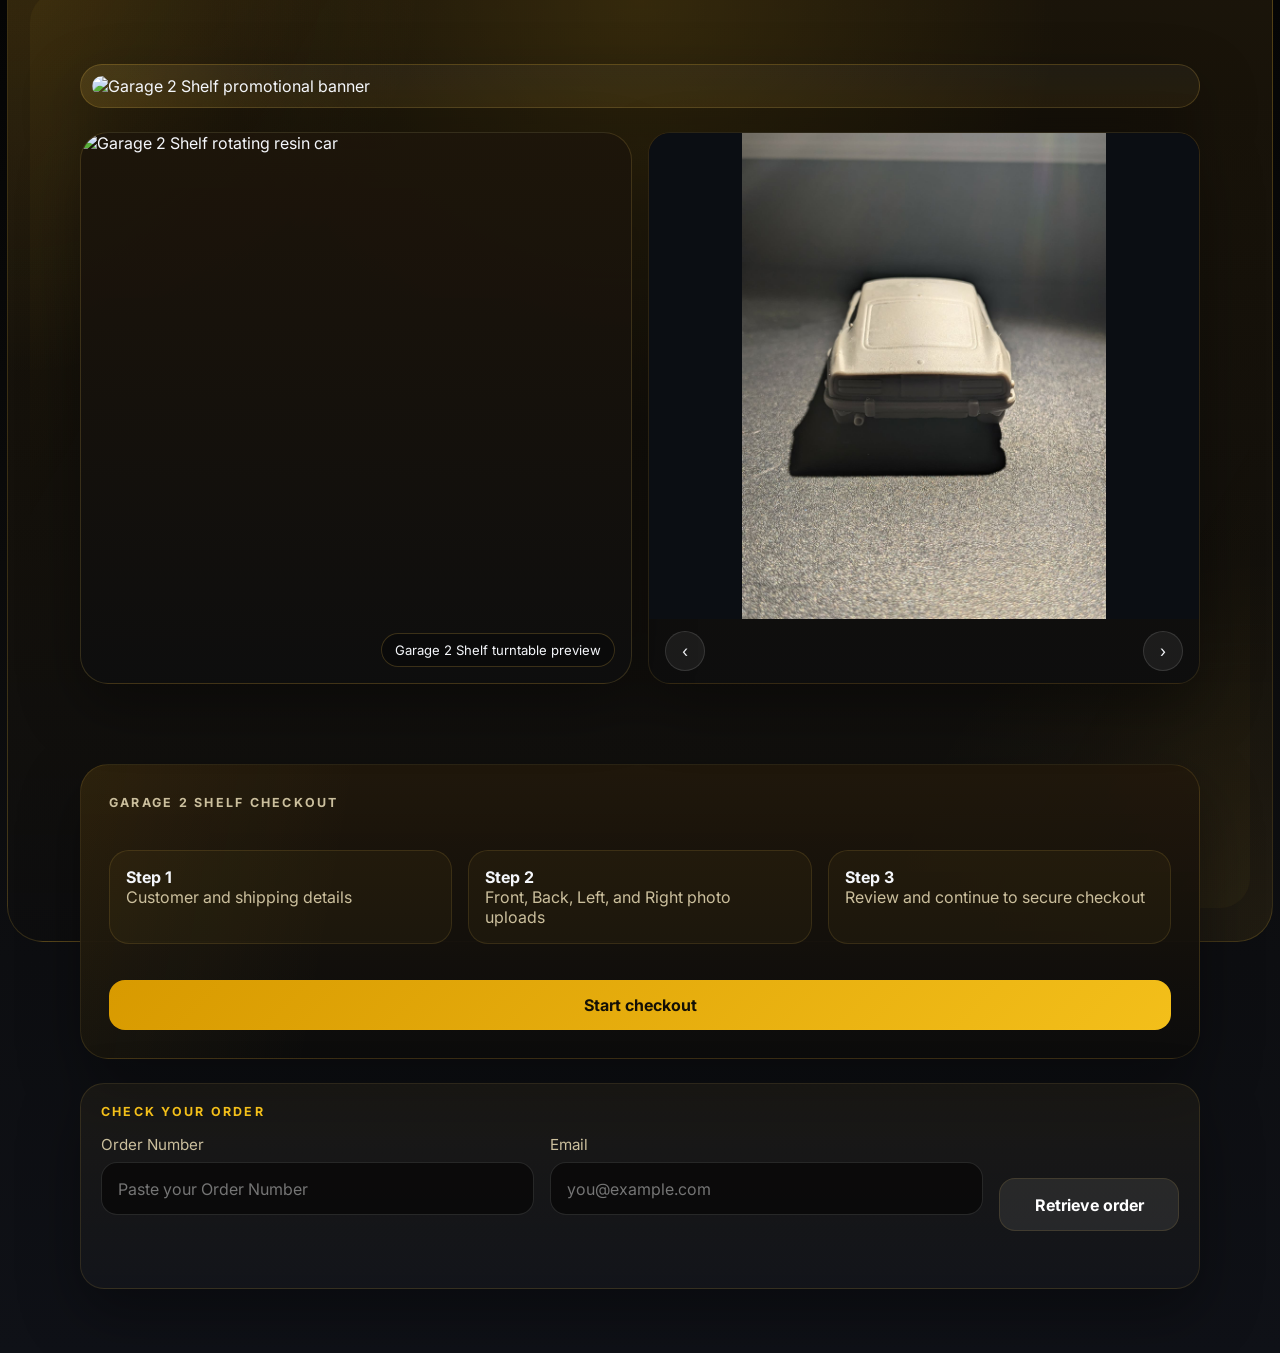
==== commit 645b26f2: "Update things" ====
--- a/index.html
+++ b/index.html
@@ -81,6 +81,29 @@
                 <button type="button" class="primary-btn order-launch__button" id="openCheckoutButton">Start checkout</button>
             </div>
 
+            <div class="resume-order-modal" id="resumeOrderModal" hidden>
+                <div class="resume-order-modal__backdrop" id="resumeOrderBackdrop"></div>
+                <div class="resume-order-modal__panel" role="dialog" aria-modal="true" aria-labelledby="resumeOrderTitle">
+                    <p class="eyebrow">Saved order found</p>
+                    <h3 id="resumeOrderTitle">Pick up where you left off?</h3>
+                    <p class="checkout-screen__copy">We found a saved pending order that has not completed Stripe checkout yet.</p>
+                    <div class="saved-order-panel saved-order-panel--prompt">
+                        <div>
+                            <span>Order Number</span>
+                            <strong id="resumePromptOrderNumber"></strong>
+                        </div>
+                        <div>
+                            <span>Email</span>
+                            <strong id="resumePromptEmail"></strong>
+                        </div>
+                    </div>
+                    <div class="resume-order-modal__actions">
+                        <button type="button" class="primary-btn" id="resumeSavedOrderButton">Resume saved order</button>
+                        <button type="button" class="secondary-btn" id="startFreshOrderButton">Start a new order</button>
+                    </div>
+                </div>
+            </div>
+
             <div class="checkout-modal" id="checkoutModal" hidden>
                 <div class="checkout-modal__backdrop" data-close-checkout></div>
                 <aside class="checkout-modal__panel" aria-labelledby="checkoutTitle" aria-modal="true" role="dialog">
@@ -262,6 +285,50 @@
                                     </div>
                                 </div>
 
+                                <div class="promo-panel">
+                                    <label class="promo-panel__field">
+                                        <span>Promo code <small>(optional)</small></span>
+                                        <div class="promo-panel__input-row">
+                                            <input type="text" name="promoCode" id="promoCodeInput" placeholder="Enter promo code" autocomplete="off" />
+                                            <button type="button" class="secondary-btn promo-panel__button" id="applyPromoButton">Apply</button>
+                                        </div>
+                                    </label>
+                                    <p class="form-status promo-panel__status" id="promoStatus" aria-live="polite"></p>
+                                    <div class="promo-summary" id="promoSummary" hidden>
+                                        <div>
+                                            <span>Promo code</span>
+                                            <strong id="promoSummaryCode"></strong>
+                                        </div>
+                                        <div>
+                                            <span>Discount</span>
+                                            <strong id="promoSummaryDiscount"></strong>
+                                        </div>
+                                        <div>
+                                            <span>Adjusted total</span>
+                                            <strong id="promoSummaryPrice"></strong>
+                                        </div>
+                                    </div>
+                                </div>
+
+                                <div class="saved-order-panel" id="savedOrderPanel" hidden>
+                                    <div>
+                                        <span>Saved Order Number</span>
+                                        <strong id="savedOrderNumberDisplay"></strong>
+                                    </div>
+                                    <div>
+                                        <span>Saved email</span>
+                                        <strong id="savedOrderEmailDisplay"></strong>
+                                    </div>
+                                    <div>
+                                        <span>Finish</span>
+                                        <strong id="savedOrderFinishDisplay"></strong>
+                                    </div>
+                                    <div>
+                                        <span>Status</span>
+                                        <strong>Ready to continue to Stripe</strong>
+                                    </div>
+                                </div>
+
                                 <button type="submit" class="primary-btn">Proceed to secure checkout</button>
                                 <div class="submit-progress" id="submitProgress" hidden>
                                     <div class="submit-progress__top">
--- a/styles.css
+++ b/styles.css
@@ -85,7 +85,7 @@
 }
 
 .hero__banner-frame {
-    width: min(960px, 100%);
+    width: 100%;
     margin: 0 auto;
     padding: 0.7rem;
     border-radius: 30px;
@@ -131,8 +131,12 @@
 }
 
 .hero__media {
-    width: min(760px, 100%);
+    width: 100%;
     margin: 0 auto;
+    display: grid;
+    grid-template-columns: repeat(2, minmax(0, 1fr));
+    gap: 1rem;
+    align-items: stretch;
 }
 
 .hero__gif-frame {
@@ -142,7 +146,7 @@
     border: 1px solid rgba(255, 210, 95, 0.16);
     background: linear-gradient(180deg, rgba(29, 21, 10, 0.96), rgba(14, 14, 14, 0.98));
     box-shadow: var(--shadow);
-    aspect-ratio: 4 / 3;
+    aspect-ratio: 1 / 1;
 }
 
 .hero__gif {
@@ -165,18 +169,20 @@
 }
 
 .mini-gallery {
-    margin-top: 1rem;
     border-radius: 22px;
     overflow: hidden;
     background: linear-gradient(180deg, rgba(25, 18, 10, 0.98), rgba(14, 14, 14, 0.98));
     border: 1px solid rgba(255, 206, 86, 0.12);
     box-shadow: var(--shadow);
+    display: grid;
+    grid-template-rows: minmax(0, 1fr) auto;
+    min-height: 100%;
 }
 
 .mini-gallery__viewport {
     position: relative;
     width: 100%;
-    aspect-ratio: 3 / 1;
+    min-height: 100%;
     touch-action: pan-y;
 }
 
@@ -308,6 +314,115 @@
     width: fit-content;
     min-width: 220px;
     margin: 0;
+}
+
+.resume-order-modal {
+    position: fixed;
+    inset: 0;
+    z-index: 1100;
+}
+
+.resume-order-modal__backdrop {
+    position: absolute;
+    inset: 0;
+    background: rgba(4, 6, 10, 0.78);
+    backdrop-filter: blur(6px);
+}
+
+.resume-order-modal__panel {
+    position: absolute;
+    top: 50%;
+    left: 50%;
+    transform: translate(-50%, -50%);
+    width: min(520px, calc(100% - 2rem));
+    padding: 1.5rem;
+    border-radius: 28px;
+    border: 1px solid rgba(255, 206, 86, 0.16);
+    background:
+        linear-gradient(140deg, rgba(255, 196, 46, 0.07), transparent 22%),
+        linear-gradient(180deg, rgba(28, 20, 10, 0.98), rgba(12, 12, 12, 0.98));
+    box-shadow: var(--shadow);
+}
+
+.resume-order-modal__actions {
+    display: grid;
+    gap: 0.85rem;
+    margin-top: 1.25rem;
+}
+
+.saved-order-panel {
+    display: grid;
+    grid-template-columns: repeat(2, minmax(0, 1fr));
+    gap: 1rem;
+    margin-bottom: 1.25rem;
+    padding: 1rem 1.1rem;
+    border-radius: 22px;
+    border: 1px solid rgba(255, 206, 86, 0.16);
+    background:
+        linear-gradient(100deg, rgba(255, 196, 46, 0.06), transparent 22%),
+        rgba(255, 255, 255, 0.03);
+}
+
+.saved-order-panel--prompt {
+    margin-top: 1rem;
+}
+
+.saved-order-panel strong {
+    display: block;
+    margin-top: 0.35rem;
+}
+
+.promo-panel {
+    margin-bottom: 1.25rem;
+    padding: 1rem 1.1rem;
+    border-radius: 22px;
+    border: 1px solid rgba(255, 206, 86, 0.14);
+    background: rgba(255, 255, 255, 0.03);
+}
+
+.promo-panel__field {
+    display: grid;
+    gap: 0.6rem;
+}
+
+.promo-panel__input-row {
+    display: grid;
+    grid-template-columns: minmax(0, 1fr) auto;
+    gap: 0.75rem;
+}
+
+.promo-panel__field input[type="text"] {
+    width: 100%;
+    padding: 0.95rem 1rem;
+    border-radius: 16px;
+    border: 1px solid rgba(255, 255, 255, 0.12);
+    background: rgba(8, 8, 8, 0.78);
+    color: var(--text);
+}
+
+.promo-panel__button {
+    width: auto;
+    min-width: 130px;
+    margin-top: 0;
+}
+
+.promo-panel__status {
+    min-height: 1.25rem;
+    margin-top: 0.85rem;
+}
+
+.promo-summary {
+    display: grid;
+    grid-template-columns: repeat(3, minmax(0, 1fr));
+    gap: 1rem;
+    margin-top: 0.85rem;
+    padding-top: 0.85rem;
+    border-top: 1px solid rgba(255, 206, 86, 0.12);
+}
+
+.promo-summary strong {
+    display: block;
+    margin-top: 0.3rem;
 }
 
 .checkout-modal {
@@ -963,6 +1078,7 @@
 }
 
 @media (max-width: 820px) {
+    .hero__media,
     .order-launch__highlights,
     .checkout-grid,
     .form-panels {
@@ -987,7 +1103,8 @@
     }
 
     .review-card,
-    .checkout-steps {
+    .checkout-steps,
+    .promo-summary {
         grid-template-columns: 1fr;
     }
 }
@@ -1011,6 +1128,10 @@
         padding-top: 2.5rem;
     }
 
+    .hero__gif-frame {
+        aspect-ratio: 4 / 3;
+    }
+
     .mini-gallery__controls {
         padding: 0.75rem;
     }
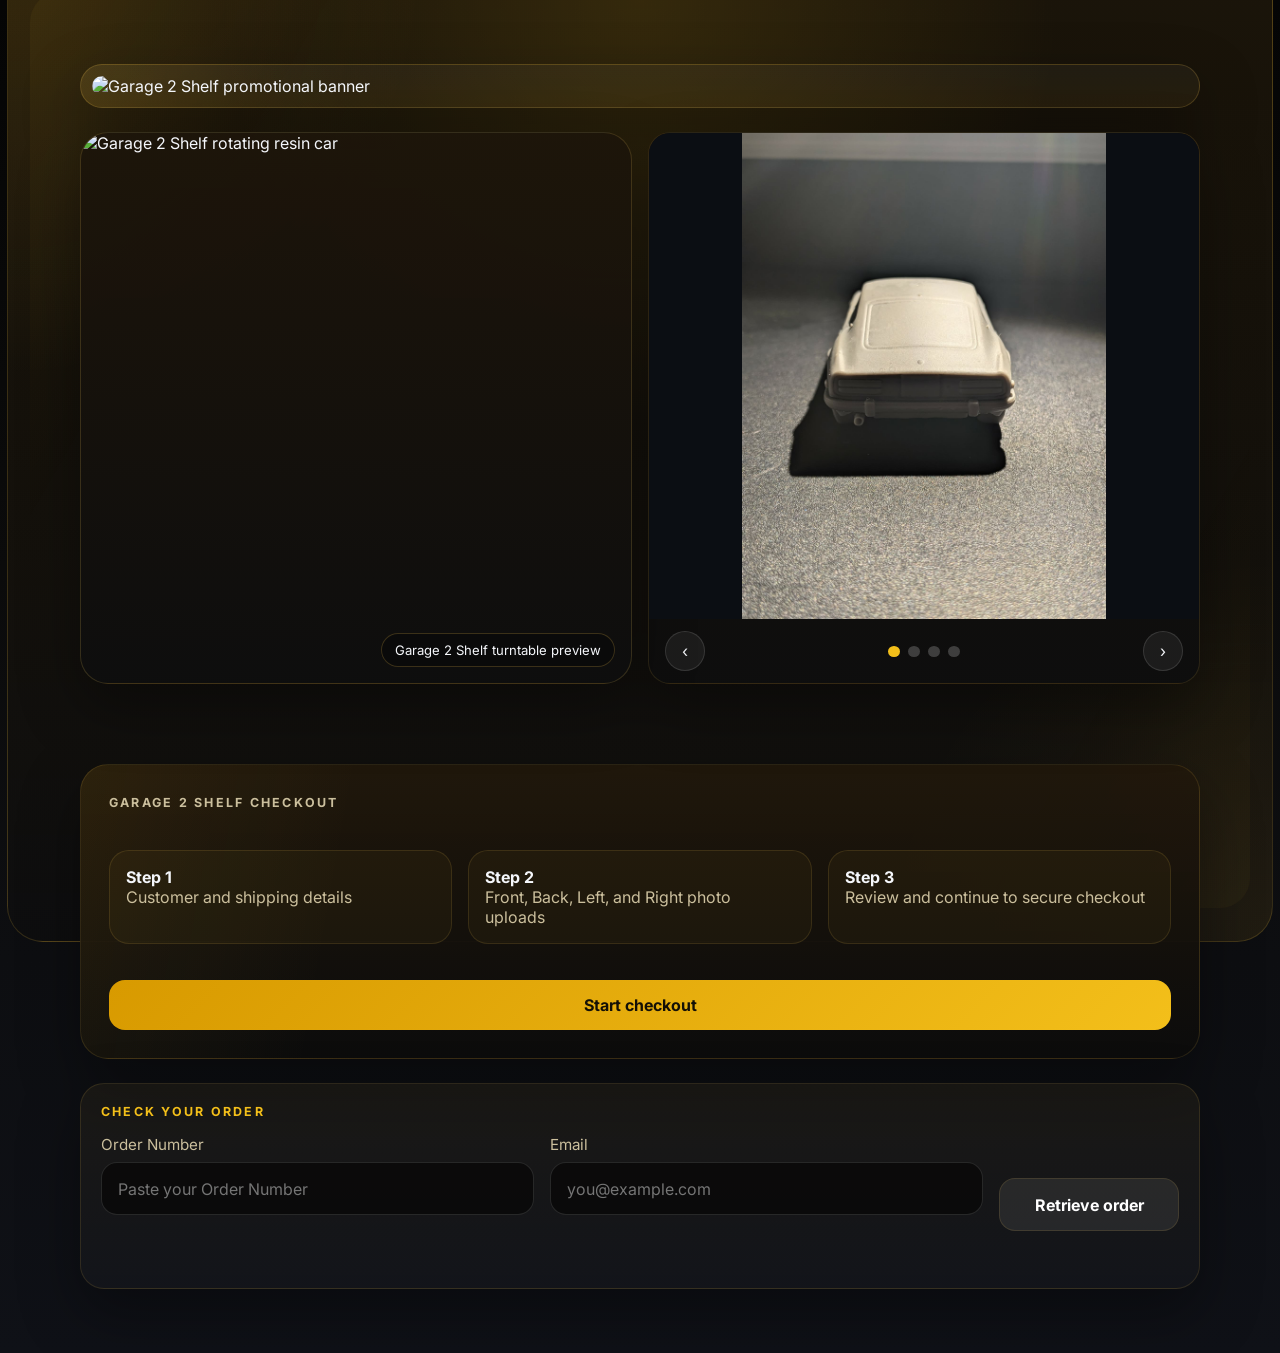
==== commit 2e808ad7: "updated HTML" ====
--- a/index.html
+++ b/index.html
@@ -130,7 +130,7 @@
                         </button>
                     </div>
 
-                    <form class="order-form order-form--modal" id="orderForm">
+                    <form class="order-form order-form--modal" id="orderForm" novalidate>
                         <div class="honeypot-field" aria-hidden="true">
                             <label>
                                 <span>Company</span>
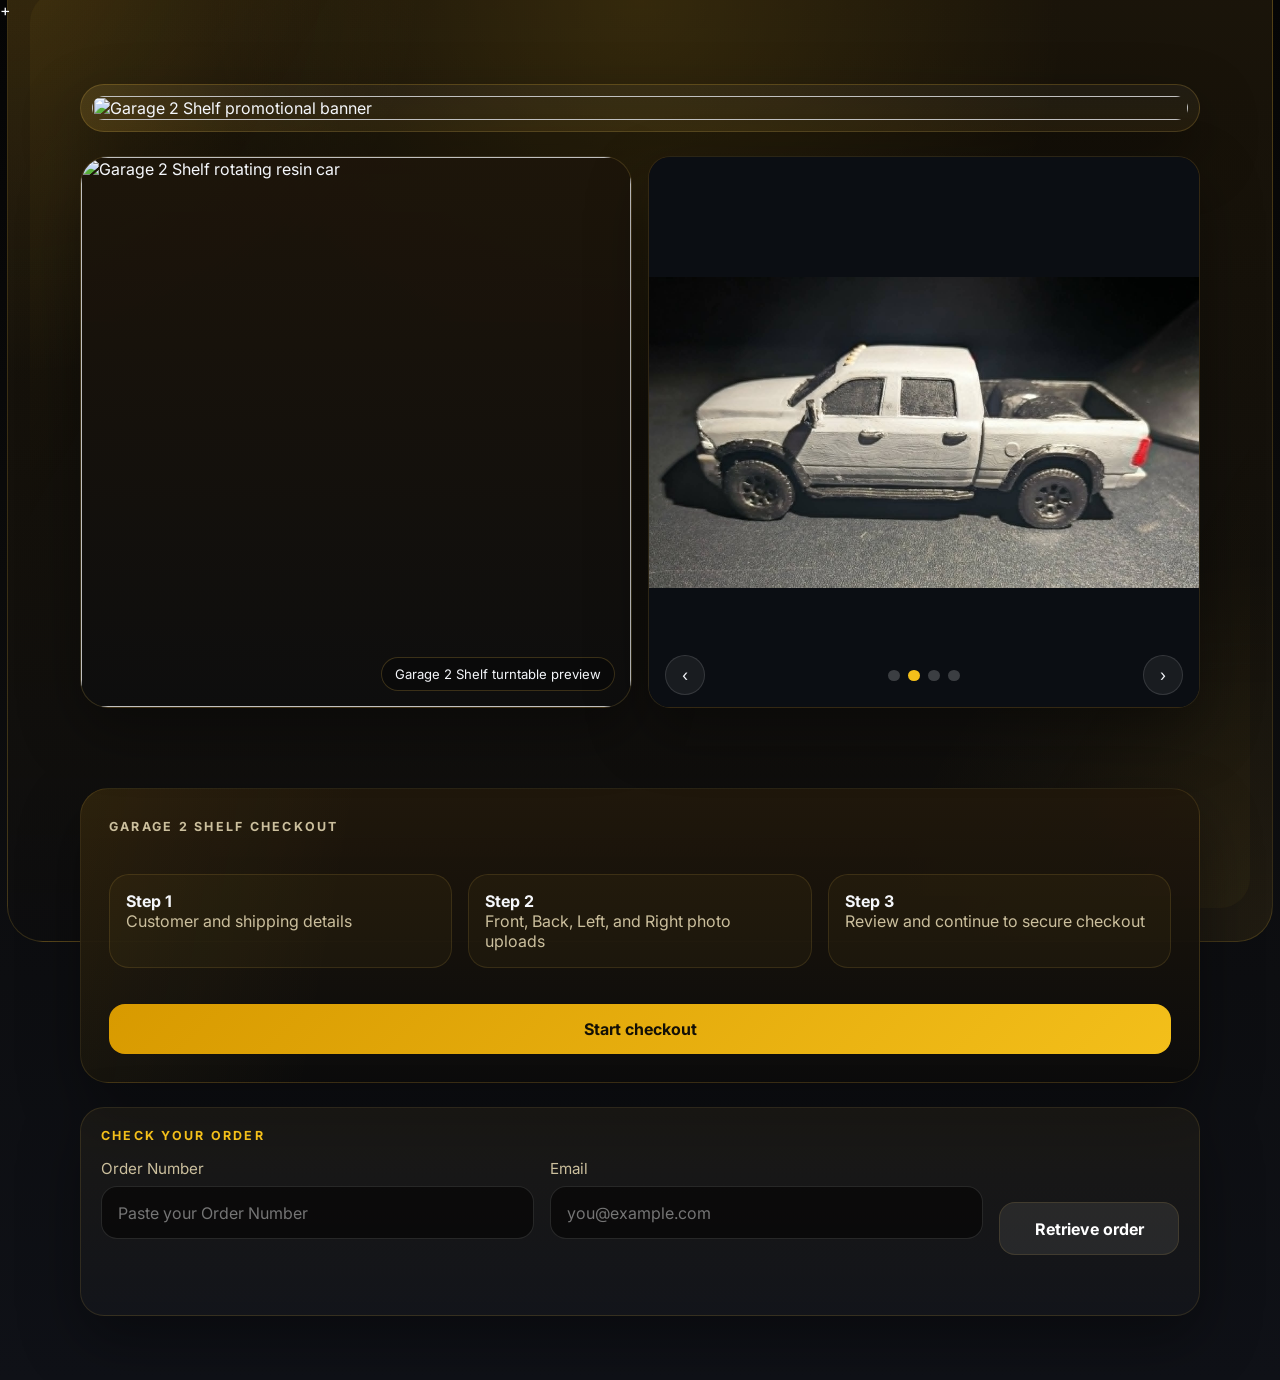
==== commit 3402eb63: "something here doesnt matter" ====
--- a/index.html
+++ b/index.html
@@ -1,4 +1,4 @@
-<!DOCTYPE html>
++<!DOCTYPE html>
 <html lang="en">
 <head>
     <meta charset="UTF-8" />
@@ -20,7 +20,7 @@
 </head>
 <body>
     <header class="hero">
-        <div class="hero__banner-frame">
+            <div class="hero__banner-frame">
             <img src="Images/Garage2ShelfBanner.png" alt="Garage 2 Shelf promotional banner" class="hero__banner" />
         </div>
 
--- a/styles.css
+++ b/styles.css
@@ -136,11 +136,12 @@
     display: grid;
     grid-template-columns: repeat(2, minmax(0, 1fr));
     gap: 1rem;
-    align-items: stretch;
+    align-items: start;
 }
 
 .hero__gif-frame {
     position: relative;
+    width: 100%;
     border-radius: 28px;
     overflow: hidden;
     border: 1px solid rgba(255, 210, 95, 0.16);
@@ -169,26 +170,27 @@
 }
 
 .mini-gallery {
+    position: relative;
+    width: 100%;
     border-radius: 22px;
     overflow: hidden;
     background: linear-gradient(180deg, rgba(25, 18, 10, 0.98), rgba(14, 14, 14, 0.98));
     border: 1px solid rgba(255, 206, 86, 0.12);
     box-shadow: var(--shadow);
-    display: grid;
-    grid-template-rows: minmax(0, 1fr) auto;
-    min-height: 100%;
+    aspect-ratio: 1 / 1;
 }
 
 .mini-gallery__viewport {
     position: relative;
     width: 100%;
-    min-height: 100%;
+    height: 100%;
     touch-action: pan-y;
 }
 
 .mini-gallery__slide {
     position: absolute;
     inset: 0;
+    display: grid;
     opacity: 0;
     pointer-events: none;
     transition: opacity 300ms ease;
@@ -208,11 +210,17 @@
 }
 
 .mini-gallery__controls {
+    position: absolute;
+    right: 0;
+    bottom: 0;
+    left: 0;
+    z-index: 2;
     display: flex;
     align-items: center;
     justify-content: space-between;
     gap: 1rem;
     padding: 0.75rem 1rem;
+    background: linear-gradient(180deg, rgba(11, 14, 19, 0), rgba(11, 14, 19, 0.9) 60%);
 }
 
 .gallery-btn {
@@ -335,6 +343,8 @@
     left: 50%;
     transform: translate(-50%, -50%);
     width: min(520px, calc(100% - 2rem));
+    max-height: min(90vh, 760px);
+    overflow-y: auto;
     padding: 1.5rem;
     border-radius: 28px;
     border: 1px solid rgba(255, 206, 86, 0.16);
@@ -445,7 +455,7 @@
     width: min(640px, 100%);
     height: 100%;
     overflow-y: auto;
-    padding: 1.5rem;
+    padding: 1.5rem 1.5rem calc(1.5rem + env(safe-area-inset-bottom, 0px));
     background:
         linear-gradient(140deg, rgba(255, 196, 46, 0.05), transparent 20%),
         linear-gradient(180deg, #17120b, #0d0d0d);
@@ -551,6 +561,7 @@
     position: sticky;
     bottom: 0;
     padding-top: 1rem;
+    padding-bottom: env(safe-area-inset-bottom, 0px);
     background: linear-gradient(180deg, rgba(15, 17, 23, 0), rgba(15, 17, 23, 0.96) 30%);
 }
 
@@ -1107,6 +1118,10 @@
     .promo-summary {
         grid-template-columns: 1fr;
     }
+
+    .saved-order-panel {
+        grid-template-columns: 1fr;
+    }
 }
 
 @media (max-width: 640px) {
@@ -1132,10 +1147,27 @@
         aspect-ratio: 4 / 3;
     }
 
+    .mini-gallery {
+        aspect-ratio: 4 / 3;
+    }
+
+    .mini-gallery__viewport {
+        min-height: 0;
+    }
+
     .mini-gallery__controls {
         padding: 0.75rem;
     }
 
+    .promo-panel__input-row {
+        grid-template-columns: 1fr;
+    }
+
+    .order-launch__button,
+    .promo-panel__button {
+        width: 100%;
+    }
+
     .showcase-fader {
         min-height: 360px;
     }
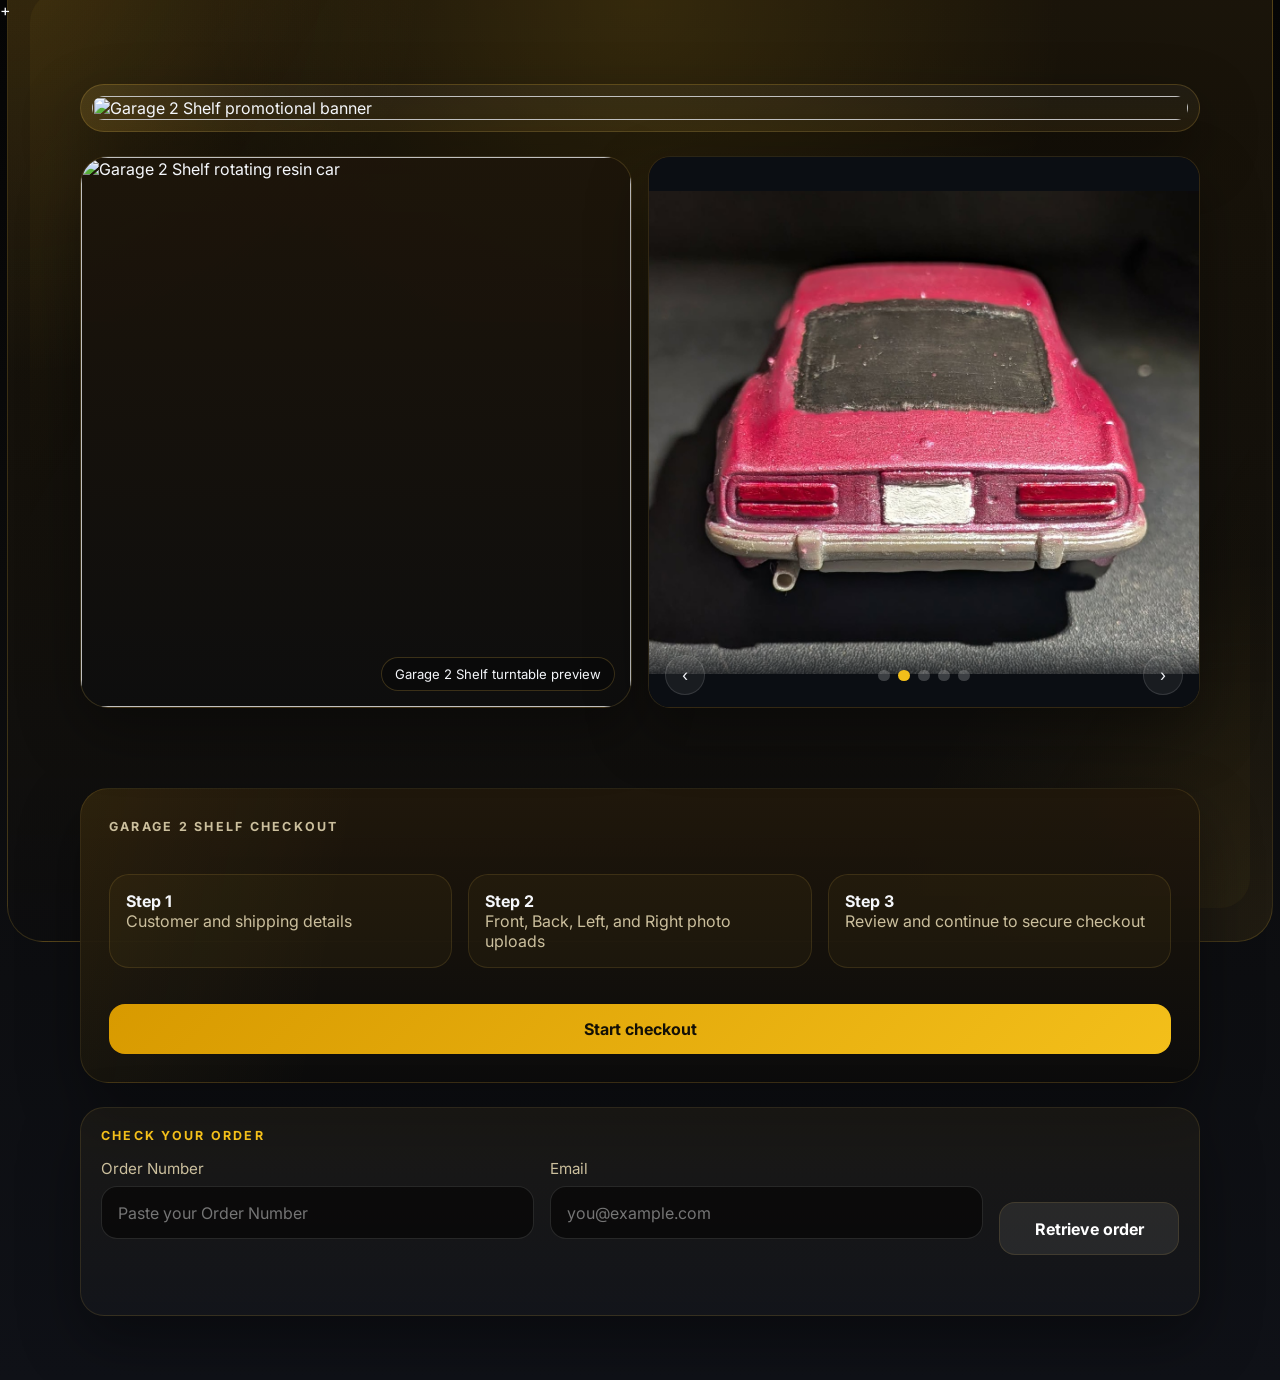
==== commit 60ad1592: "plz papi" ====
--- a/index.html
+++ b/index.html
@@ -37,17 +37,20 @@
             <section class="mini-gallery" aria-label="Featured gallery">
                 <div class="mini-gallery__viewport" data-carousel="featured">
                     <article class="mini-gallery__slide is-active">
-                        <img src="Images/Back_Unpainted_Resin.jpg" alt="Back view unpainted resin car example" />
+                        <img src="Images/PhotoGallery/Back_Unpainted_Resin.jpg" alt="Back view unpainted resin car example" />
                     </article>
                     <article class="mini-gallery__slide">
-                        <img src="Images/Back_Painted_Resin.jpg" alt="Back view painted resin car example" />
+                        <img src="Images/PhotoGallery/Back_Painted_Resin.jpg" alt="Back view painted resin car example" />
                     </article>
                     <article class="mini-gallery__slide">
-                        <img src="Images/Full_Unpainted_Resin.jpg" alt="Full view unpainted resin car example" />
+                        <img src="Images/PhotoGallery/Full_Unpainted_Resin.jpg" alt="Full view unpainted resin car example" />
                     </article>
                     <article class="mini-gallery__slide">
-                        <img src="Images/Full_Painted_Resin.jpg" alt="Full view painted resin car example" />
+                        <img src="Images/PhotoGallery/Full_Painted_Resin.jpg" alt="Full view painted resin car example" />
                     </article>
+					<article class="mini-gallery__slide">
+						<img src="Images/PhotoGallery/download-Copy.jfif" alt="Full view painted resin car example" />
+					</article>
                 </div>
                 <div class="mini-gallery__controls">
                     <button type="button" class="gallery-btn" data-action="prev" data-target="featured" aria-label="Previous image">‹</button>
